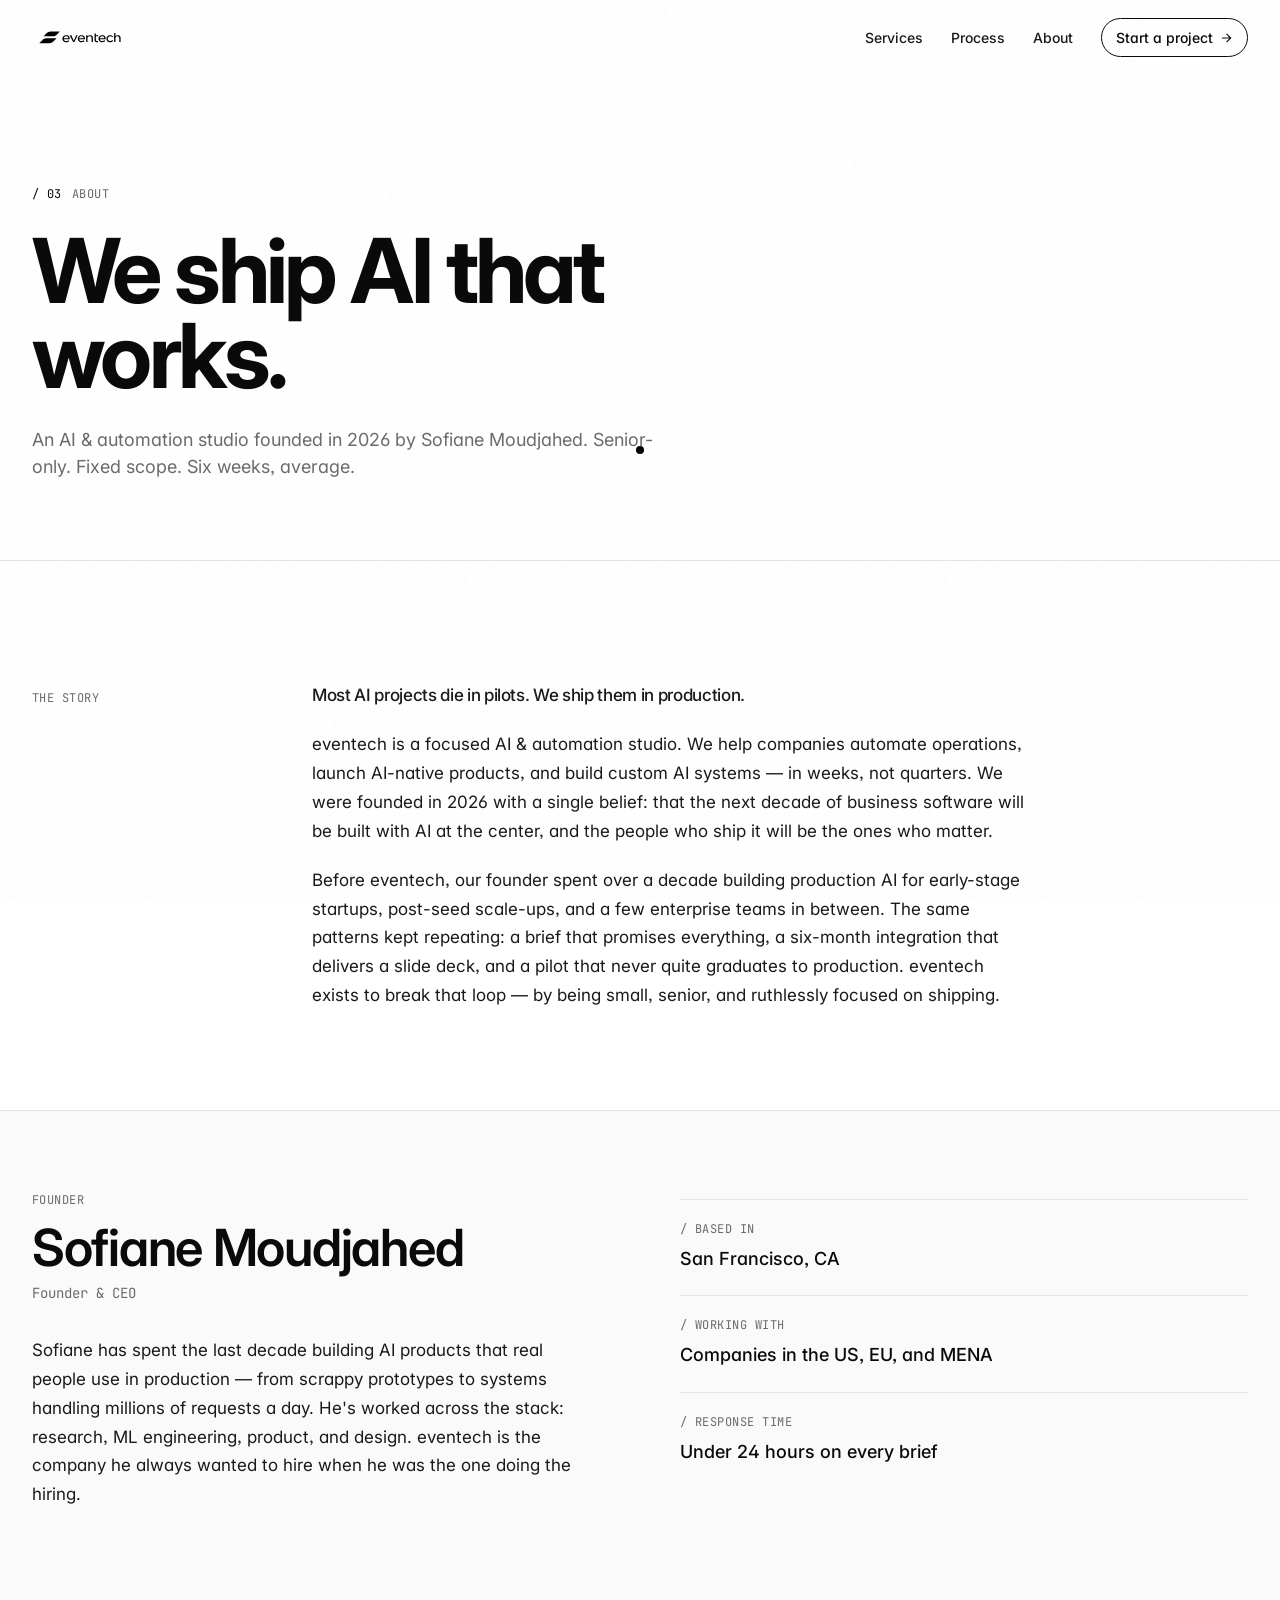
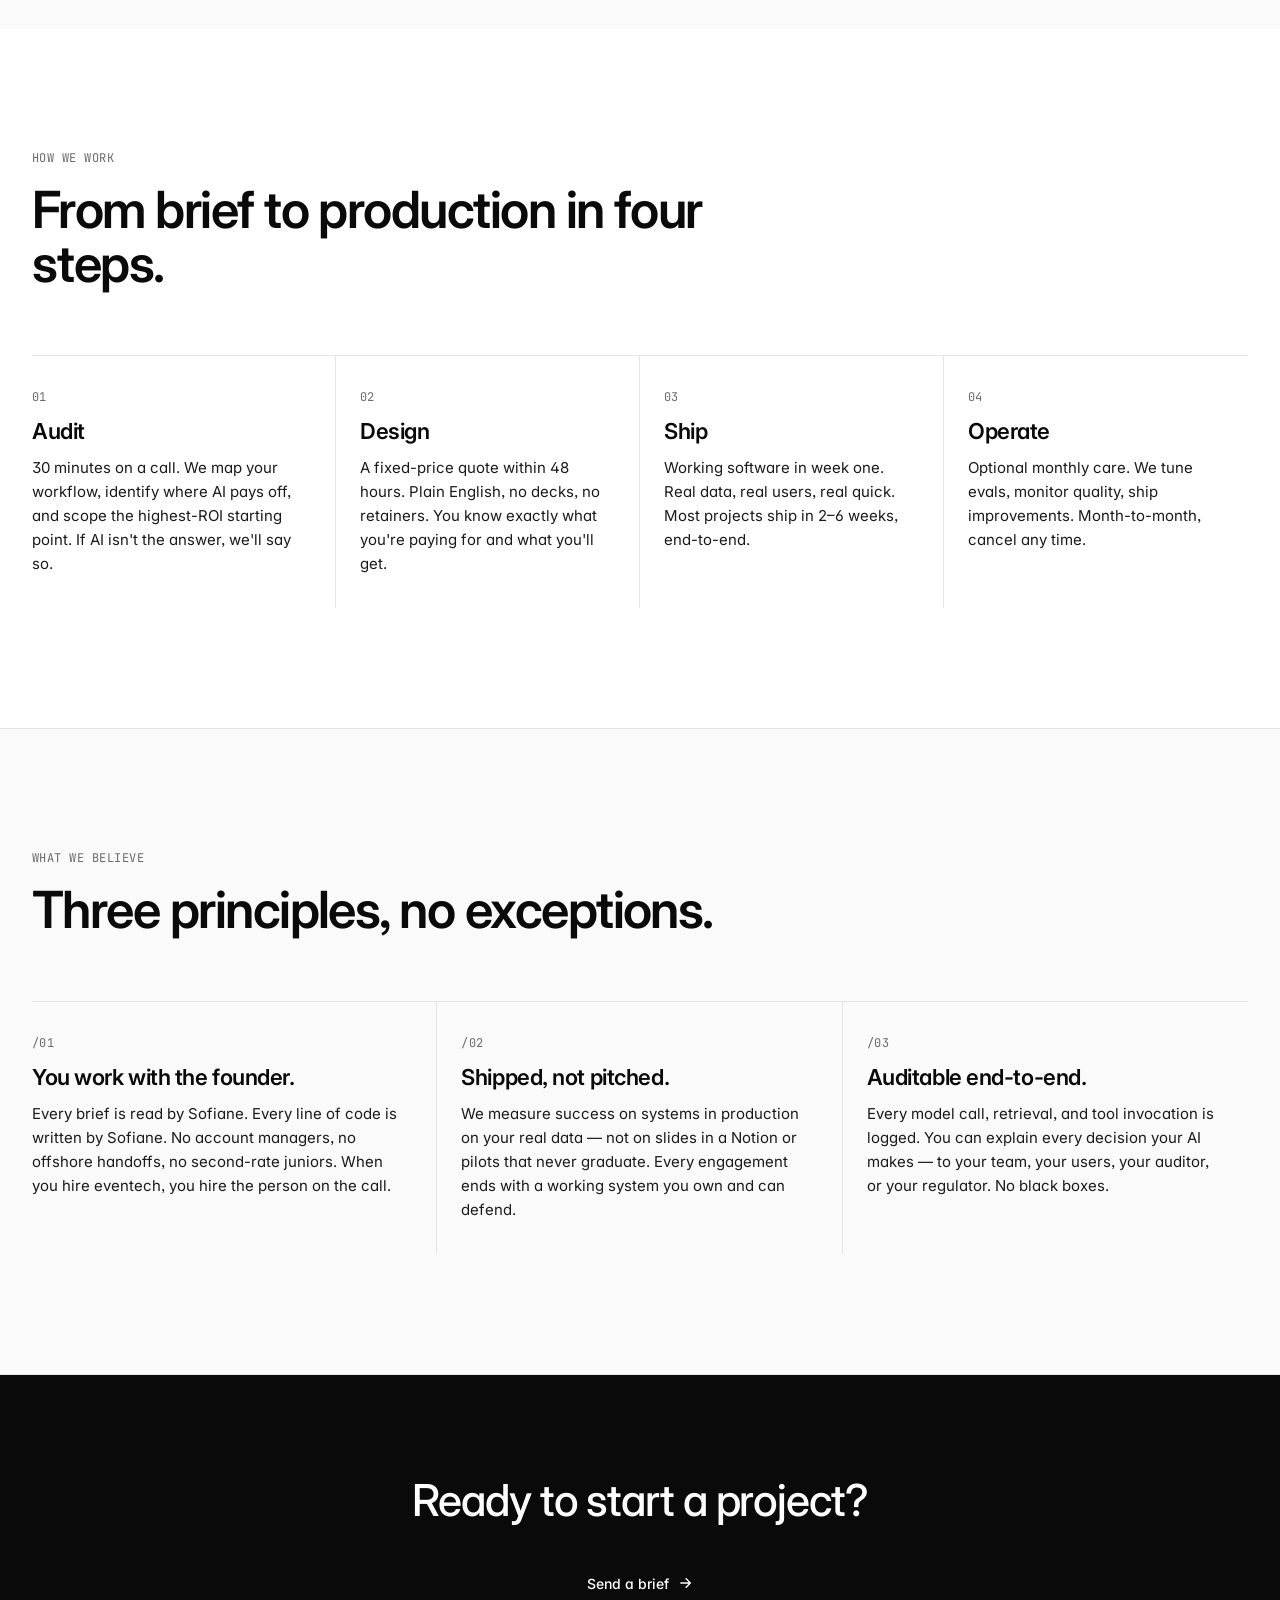
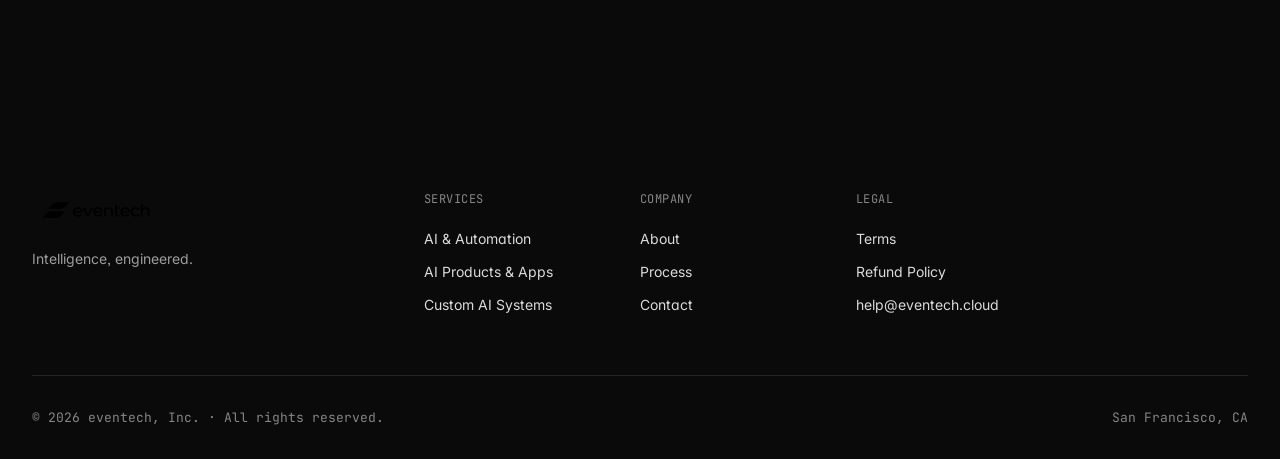
==== about.html @ 79336db6 "Add 3 new pages: /terms, /refund, /about — designed to match home aesthetic, all in nav/footer" ====
<!DOCTYPE html>
<html lang="en">
<head>
  <meta charset="UTF-8" />
  <meta name="viewport" content="width=device-width, initial-scale=1.0" />
  <title>About — eventech</title>
  <meta name="description" content="eventech is an AI &amp; automation studio founded in 2026 by Sofiane Moudjahed. Senior-only AI work for companies that need it shipped, not pitched." />
  <meta name="theme-color" content="#000000" />
  <link rel="preconnect" href="https://fonts.googleapis.com" />
  <link rel="preconnect" href="https://fonts.gstatic.com" crossorigin />
  <link href="https://fonts.googleapis.com/css2?family=Inter:wght@300;400;500;600;700;800;900&family=JetBrains+Mono:wght@400;500&display=swap" rel="stylesheet" />
  <link rel="stylesheet" href="./styles.css" />
  <link rel="icon" href="./favicon.svg" type="image/svg+xml" />
</head>
<body>
  <div class="noise" aria-hidden="true"></div>
  <div class="cursor-dot" aria-hidden="true"></div>

  <header class="nav">
    <div class="nav__inner">
      <a href="./index.html" class="nav__logo" aria-label="Eventech home">
        <span class="nav__logo-mark" aria-hidden="true">
          <svg viewBox="0 0 2172 724" xmlns="http://www.w3.org/2000/svg">
            <path d="M387.48,480.88l-123.69-.54-100.25-.41,69.67-69.6c8.84-8.83,17.35-16.35,27.19-24.05,17.96-13.32,38.56-21.29,61.83-21.22l234.24.7-61.66,64.97c-12.58,13.25-26.04,24.08-41.65,33.42-20.18,11.11-41.74,16.83-65.69,16.72Z"/>
            <path d="M479.41,324.16l-148.55-.81-67.04-.31,63.82-67.28c9.41-9.92,19.76-17.71,31.06-24.96,21.2-13.19,44.33-18.68,69.43-18.66l201.26.19-70.88,74.01c-12.47,12.03-24.94,22.28-40.44,29.79-12.17,5.08-24.43,8.1-38.66,8.03Z"/>
            <path d="M823.16,412.08l20.01,17.22c-10.83,14.45-26.71,23.24-44.59,26.33-31.57,5.46-65.3.11-88.7-22.52-15.1-14.6-22.25-34.09-22.78-55.02-.88-34.48,19.48-63.9,52.23-75.01,20.43-6.93,42.66-7.43,63.51-1.02,37.95,11.67,54.29,47.58,50.51,86.03l-134.47.03c5.82,36.57,42.87,51.1,76.99,41.82,10.77-2.93,19.64-8.73,27.29-17.86ZM823.58,365.57c-1.69-19.4-14.14-35.06-32.78-40.44-14.63-4.23-29.95-3.42-43.74,2.84-15.47,7.21-26.05,20.97-28.03,37.65l104.54-.05Z"/>
            <path d="M1169.47,412.17l20.31,17c-9.75,12.31-22.42,21.1-37.69,24.93-34.11,8.56-76.26,2.44-99.19-25.97-12.99-16.09-18.59-35.98-17.52-56.48,1.59-30.43,19.62-56.11,48.15-67.38,23.54-9.3,49.94-8.75,73.37.59,33.87,15.94,45.16,47.19,42.46,83.23l-132.39.02c5.79,35.22,36.98,49.24,71.14,43.12,12.49-2.6,23.28-8.97,31.36-19.05ZM1169.75,365.55c-1.51-17.86-12.19-33.01-29.08-39.27-12.66-4.9-26.28-4.83-39.34-1.13-18.32,5.74-31.94,20.47-34.73,40.5l103.15-.11Z"/>
            <path d="M1637.25,412.09l20.4,16.99c-10.74,13.48-24.94,22.47-41.65,25.93-32.77,6.78-70.46.73-93.11-24.85-14.33-16.18-20.04-36.62-19.13-58.17,1.31-31.3,20.23-57.78,49.81-68.56,20.08-7.32,41.92-7.69,62.54-1.62,38.08,11.2,54.51,47.36,50.74,86.26l-131.79.06c5.24,32.93,34.47,48.23,66.74,43.7,13.88-2.02,25.97-8.15,35.46-19.74ZM1637.61,365.55c-1.63-19.58-14.42-35.42-33.5-40.79-31.04-8.73-65.06,7.33-69.15,40.86l102.66-.07Z"/>
            <path d="M1975.32,454.76l-.03-87.7c-.31-18.57-6.9-34.84-24.78-40.76-13.69-4.54-29.15-3.13-41.8,4.5s-20.33,21.32-20.38,36.29l-.28,87.62-30.06.03.02-207.85,30.05-.09.05,74.73c22.23-26.83,55.57-29.51,86.03-15.79,20.85,10.69,30.79,32.03,30.79,55.28v93.59s-29.62.13-29.62.13Z"/>
            <path d="M1334.34,333.32c-11.22-9.13-25.1-10.6-38.6-8.73-22.67,3.13-39.92,21.1-39.97,44.51l-.2,85.54-29.88.16v-154.33s29.78-.03,29.78-.03l.31,20.82c19.78-24.13,53.64-28.37,82.06-19.08s40.57,33.28,40.56,61.91l-.03,90.66-29.83.05-.42-91.69c-.05-11.44-5.01-22.66-13.76-29.78Z"/>
            <polygon points="1034.21 300.67 958.84 454.63 928.61 454.86 891.93 378.16 867.55 331.36 856.82 300.49 891.03 300.35 914.76 356.19 944.57 421.56 1001.7 300.44 1034.21 300.67"/>
            <path d="M1768.46,432.12c18.89.4,35.05-7.35,45.5-22.71l21.65,15.44c-11.18,16.62-27.46,27.45-46.86,30.93-18.75,3.36-37.79,2.04-55.28-5.08-30.23-12.3-49.13-40.18-49.64-72.72-.47-29.49,14.73-55.45,40.74-69.6,19.43-10.57,41.84-12.87,63.68-8.77,19.39,3.84,35.74,13.98,47.37,30.7l-21.62,15.38c-8.23-11.72-19.55-18.97-33.42-21.46-19.93-3.73-41.1,2.17-54.15,18.18-13.74,16.85-15.38,40-6.4,59.59,8.66,18.91,27.15,29.68,48.44,30.13Z"/>
            <path d="M1459.65,429.85c5.8,1.89,11.68,2.13,17.32,1.95l18.37-.58.06,25.47-30.34-.11c-27.54-.1-46.95-15.51-50.28-43.84l-.07-154.13h30.19s.05,41.77.05,41.77l51.88.08.09,24.63-51.99.02.2,84.66c.02,9.31,5.77,17.23,14.52,20.08Z"/>
          </svg>
        </span>
      </a>
      <nav class="nav__links" aria-label="Primary">
        <a href="./index.html#services">Services</a>
        <a href="./index.html#process">Process</a>
        <a href="./about.html">About</a>
        <a href="./index.html#contact" class="nav__cta">
          <span>Start a project</span>
          <svg width="14" height="14" viewBox="0 0 24 24" fill="none" stroke="currentColor" stroke-width="2"><path d="M5 12h14M13 5l7 7-7 7"/></svg>
        </a>
      </nav>
    </div>
  </header>

  <main>
    <section class="page-hero">
      <div class="container">
        <div class="page-hero__eyebrow">
          <span class="page-hero__num">/ 03</span>
          <span>About</span>
        </div>
        <h1 class="page-hero__title">We ship AI that works.</h1>
        <p class="page-hero__sub">An AI &amp; automation studio founded in 2026 by Sofiane Moudjahed. Senior-only. Fixed scope. Six weeks, average.</p>
      </div>
    </section>

    <!-- Story -->
    <section class="about-page">
      <div class="container about-page__container">
        <div class="about-page__label">The story</div>
        <div class="about-page__body">
          <p class="about-page__lead">Most AI projects die in pilots. We ship them in production.</p>
          <p>eventech is a focused AI &amp; automation studio. We help companies automate operations, launch AI-native products, and build custom AI systems — in weeks, not quarters. We were founded in 2026 with a single belief: that the next decade of business software will be built with AI at the center, and the people who ship it will be the ones who matter.</p>
          <p>Before eventech, our founder spent over a decade building production AI for early-stage startups, post-seed scale-ups, and a few enterprise teams in between. The same patterns kept repeating: a brief that promises everything, a six-month integration that delivers a slide deck, and a pilot that never quite graduates to production. eventech exists to break that loop — by being small, senior, and ruthlessly focused on shipping.</p>
        </div>
      </div>
    </section>

    <!-- Founder -->
    <section class="about-founder">
      <div class="container about-founder__container">
        <div class="about-founder__left">
          <div class="about-founder__eyebrow">Founder</div>
          <h2 class="about-founder__name">Sofiane Moudjahed</h2>
          <p class="about-founder__role">Founder &amp; CEO</p>
          <p class="about-founder__bio">Sofiane has spent the last decade building AI products that real people use in production — from scrappy prototypes to systems handling millions of requests a day. He's worked across the stack: research, ML engineering, product, and design. eventech is the company he always wanted to hire when he was the one doing the hiring.</p>
        </div>
        <div class="about-founder__right">
          <div class="about-founder__panel">
            <div class="about-founder__panel-label">/ Based in</div>
            <div class="about-founder__panel-value">San Francisco, CA</div>
          </div>
          <div class="about-founder__panel">
            <div class="about-founder__panel-label">/ Working with</div>
            <div class="about-founder__panel-value">Companies in the US, EU, and MENA</div>
          </div>
          <div class="about-founder__panel">
            <div class="about-founder__panel-label">/ Response time</div>
            <div class="about-founder__panel-value">Under 24 hours on every brief</div>
          </div>
        </div>
      </div>
    </section>

    <!-- How we work (expanded) -->
    <section class="about-work">
      <div class="container">
        <div class="about-work__head">
          <div class="about-work__label">How we work</div>
          <h2 class="about-work__title">From brief to production in four steps.</h2>
        </div>
        <div class="about-work__grid">
          <div class="about-work__step">
            <div class="about-work__num">01</div>
            <h3 class="about-work__h3">Audit</h3>
            <p>30 minutes on a call. We map your workflow, identify where AI pays off, and scope the highest-ROI starting point. If AI isn't the answer, we'll say so.</p>
          </div>
          <div class="about-work__step">
            <div class="about-work__num">02</div>
            <h3 class="about-work__h3">Design</h3>
            <p>A fixed-price quote within 48 hours. Plain English, no decks, no retainers. You know exactly what you're paying for and what you'll get.</p>
          </div>
          <div class="about-work__step">
            <div class="about-work__num">03</div>
            <h3 class="about-work__h3">Ship</h3>
            <p>Working software in week one. Real data, real users, real quick. Most projects ship in 2–6 weeks, end-to-end.</p>
          </div>
          <div class="about-work__step">
            <div class="about-work__num">04</div>
            <h3 class="about-work__h3">Operate</h3>
            <p>Optional monthly care. We tune evals, monitor quality, ship improvements. Month-to-month, cancel any time.</p>
          </div>
        </div>
      </div>
    </section>

    <!-- Principles -->
    <section class="about-principles">
      <div class="container">
        <div class="about-work__head">
          <div class="about-work__label">What we believe</div>
          <h2 class="about-work__title">Three principles, no exceptions.</h2>
        </div>
        <div class="about-principles__grid">
          <div class="about-principles__item">
            <div class="about-principles__num">/01</div>
            <h3>You work with the founder.</h3>
            <p>Every brief is read by Sofiane. Every line of code is written by Sofiane. No account managers, no offshore handoffs, no second-rate juniors. When you hire eventech, you hire the person on the call.</p>
          </div>
          <div class="about-principles__item">
            <div class="about-principles__num">/02</div>
            <h3>Shipped, not pitched.</h3>
            <p>We measure success on systems in production on your real data — not on slides in a Notion or pilots that never graduate. Every engagement ends with a working system you own and can defend.</p>
          </div>
          <div class="about-principles__item">
            <div class="about-principles__num">/03</div>
            <h3>Auditable end-to-end.</h3>
            <p>Every model call, retrieval, and tool invocation is logged. You can explain every decision your AI makes — to your team, your users, your auditor, or your regulator. No black boxes.</p>
          </div>
        </div>
      </div>
    </section>

    <!-- CTA -->
    <section class="legal-cta about-cta">
      <div class="container">
        <p>Ready to start a project?</p>
        <a href="./index.html#contact" class="btn btn--primary">
          <span>Send a brief</span>
          <svg width="16" height="16" viewBox="0 0 24 24" fill="none" stroke="currentColor" stroke-width="2"><path d="M5 12h14M13 5l7 7-7 7"/></svg>
        </a>
      </div>
    </section>
  </main>

  <footer class="footer">
    <div class="container">
      <div class="footer__top">
        <div class="footer__brand">
          <a href="./index.html" class="nav__logo">
            <span class="nav__logo-mark footer__logo-mark" aria-hidden="true">
              <svg viewBox="0 0 2172 724" xmlns="http://www.w3.org/2000/svg">
                <path d="M387.48,480.88l-123.69-.54-100.25-.41,69.67-69.6c8.84-8.83,17.35-16.35,27.19-24.05,17.96-13.32,38.56-21.29,61.83-21.22l234.24.7-61.66,64.97c-12.58,13.25-26.04,24.08-41.65,33.42-20.18,11.11-41.74,16.83-65.69,16.72Z"/>
                <path d="M479.41,324.16l-148.55-.81-67.04-.31,63.82-67.28c9.41-9.92,19.76-17.71,31.06-24.96,21.2-13.19,44.33-18.68,69.43-18.66l201.26.19-70.88,74.01c-12.47,12.03-24.94,22.28-40.44,29.79-12.17,5.08-24.43,8.1-38.66,8.03Z"/>
                <path d="M823.16,412.08l20.01,17.22c-10.83,14.45-26.71,23.24-44.59,26.33-31.57,5.46-65.3.11-88.7-22.52-15.1-14.6-22.25-34.09-22.78-55.02-.88-34.48,19.48-63.9,52.23-75.01,20.43-6.93,42.66-7.43,63.51-1.02,37.95,11.67,54.29,47.58,50.51,86.03l-134.47.03c5.82,36.57,42.87,51.1,76.99,41.82,10.77-2.93,19.64-8.73,27.29-17.86ZM823.58,365.57c-1.69-19.4-14.14-35.06-32.78-40.44-14.63-4.23-29.95-3.42-43.74,2.84-15.47,7.21-26.05,20.97-28.03,37.65l104.54-.05Z"/>
                <path d="M1169.47,412.17l20.31,17c-9.75,12.31-22.42,21.1-37.69,24.93-34.11,8.56-76.26,2.44-99.19-25.97-12.99-16.09-18.59-35.98-17.52-56.48,1.59-30.43,19.62-56.11,48.15-67.38,23.54-9.3,49.94-8.75,73.37.59,33.87,15.94,45.16,47.19,42.46,83.23l-132.39.02c5.79,35.22,36.98,49.24,71.14,43.12,12.49-2.6,23.28-8.97,31.36-19.05ZM1169.75,365.55c-1.51-17.86-12.19-33.01-29.08-39.27-12.66-4.9-26.28-4.83-39.34-1.13-18.32,5.74-31.94,20.47-34.73,40.5l103.15-.11Z"/>
                <path d="M1637.25,412.09l20.4,16.99c-10.74,13.48-24.94,22.47-41.65,25.93-32.77,6.78-70.46.73-93.11-24.85-14.33-16.18-20.04-36.62-19.13-58.17,1.31-31.3,20.23-57.78,49.81-68.56,20.08-7.32,41.92-7.69,62.54-1.62,38.08,11.2,54.51,47.36,50.74,86.26l-131.79.06c5.24,32.93,34.47,48.23,66.74,43.7,13.88-2.02,25.97-8.15,35.46-19.74ZM1637.61,365.55c-1.63-19.58-14.42-35.42-33.5-40.79-31.04-8.73-65.06,7.33-69.15,40.86l102.66-.07Z"/>
                <path d="M1975.32,454.76l-.03-87.7c-.31-18.57-6.9-34.84-24.78-40.76-13.69-4.54-29.15-3.13-41.8,4.5s-20.33,21.32-20.38,36.29l-.28,87.62-30.06.03.02-207.85,30.05-.09.05,74.73c22.23-26.83,55.57-29.51,86.03-15.79,20.85,10.69,30.79,32.03,30.79,55.28v93.59s-29.62.13-29.62.13Z"/>
                <path d="M1334.34,333.32c-11.22-9.13-25.1-10.6-38.6-8.73-22.67,3.13-39.92,21.1-39.97,44.51l-.2,85.54-29.88.16v-154.33s29.78-.03,29.78-.03l.31,20.82c19.78-24.13,53.64-28.37,82.06-19.08s40.57,33.28,40.56,61.91l-.03,90.66-29.83.05-.42-91.69c-.05-11.44-5.01-22.66-13.76-29.78Z"/>
                <polygon points="1034.21 300.67 958.84 454.63 928.61 454.86 891.93 378.16 867.55 331.36 856.82 300.49 891.03 300.35 914.76 356.19 944.57 421.56 1001.7 300.44 1034.21 300.67"/>
                <path d="M1768.46,432.12c18.89.4,35.05-7.35,45.5-22.71l21.65,15.44c-11.18,16.62-27.46,27.45-46.86,30.93-18.75,3.36-37.79,2.04-55.28-5.08-30.23-12.3-49.13-40.18-49.64-72.72-.47-29.49,14.73-55.45,40.74-69.6,19.43-10.57,41.84-12.87,63.68-8.77,19.39,3.84,35.74,13.98,47.37,30.7l-21.62,15.38c-8.23-11.72-19.55-18.97-33.42-21.46-19.93-3.73-41.1,2.17-54.15,18.18-13.74,16.85-15.38,40-6.4,59.59,8.66,18.91,27.15,29.68,48.44,30.13Z"/>
                <path d="M1459.65,429.85c5.8,1.89,11.68,2.13,17.32,1.95l18.37-.58.06,25.47-30.34-.11c-27.54-.1-46.95-15.51-50.28-43.84l-.07-154.13h30.19s.05,41.77.05,41.77l51.88.08.09,24.63-51.99.02.2,84.66c.02,9.31,5.77,17.23,14.52,20.08Z"/>
              </svg>
            </span>
          </a>
          <p>Intelligence, engineered.</p>
        </div>
        <div class="footer__col">
          <div class="footer__col-title">Services</div>
          <a href="./index.html#services">AI &amp; Automation</a>
          <a href="./index.html#services">AI Products &amp; Apps</a>
          <a href="./index.html#services">Custom AI Systems</a>
        </div>
        <div class="footer__col">
          <div class="footer__col-title">Company</div>
          <a href="./about.html">About</a>
          <a href="./index.html#process">Process</a>
          <a href="./index.html#contact">Contact</a>
        </div>
        <div class="footer__col">
          <div class="footer__col-title">Legal</div>
          <a href="./terms.html">Terms</a>
          <a href="./refund.html">Refund Policy</a>
          <a href="mailto:help@eventech.cloud">help@eventech.cloud</a>
        </div>
      </div>
      <div class="footer__bottom">
        <p>© 2026 eventech, Inc. · All rights reserved.</p>
        <p>San Francisco, CA</p>
      </div>
    </div>
  </footer>

  <script src="./script.js" defer></script>
</body>
</html>
---- styles.css ----
/* =========================================================
   Eventech — Minimalist Tech Design System
   ========================================================= */

* {
  margin: 0;
  padding: 0;
  box-sizing: border-box;
}

:root {
  --bg: #ffffff;
  --bg-soft: #fafafa;
  --bg-card: #ffffff;
  --ink: #0a0a0a;
  --ink-soft: #1a1a1a;
  --muted: #6b6b6b;
  --muted-soft: #a3a3a3;
  --hair: #e5e5e5;
  --hair-strong: #d4d4d4;
  --accent: #0a0a0a;
  --coral: #ff5b4a;          /* one warm accent, used sparingly */
  --coral-soft: #ffe5e1;
  --container: 1280px;
  --container-px: 32px;
  --r-sm: 6px;
  --r-md: 10px;
  --r-lg: 16px;
  --ease: cubic-bezier(0.22, 1, 0.36, 1);
  --ease-out: cubic-bezier(0.16, 1, 0.3, 1);
  --t-fast: 180ms;
  --t-base: 320ms;
  --t-slow: 600ms;
}

html, body {
  background: var(--bg);
  color: var(--ink);
  font-family: 'Inter', -apple-system, BlinkMacSystemFont, 'Segoe UI', Helvetica, Arial, sans-serif;
  font-size: 16px;
  line-height: 1.5;
  -webkit-font-smoothing: antialiased;
  -moz-osx-font-smoothing: grayscale;
  text-rendering: optimizeLegibility;
  font-feature-settings: 'cv11', 'ss01', 'ss03';
  scroll-behavior: smooth;
  overflow-x: hidden;
}

body {
  position: relative;
  min-height: 100vh;
}

img, svg {
  display: block;
  max-width: 100%;
}

a {
  color: inherit;
  text-decoration: none;
}

button {
  font-family: inherit;
  border: none;
  background: none;
  cursor: pointer;
  color: inherit;
}

input, textarea {
  font-family: inherit;
  font-size: inherit;
  color: inherit;
}

::selection {
  background: var(--ink);
  color: var(--bg);
}

/* Container */
.container {
  max-width: var(--container);
  margin: 0 auto;
  padding: 0 var(--container-px);
  position: relative;
}

/* =========================================================
   Noise overlay (subtle film grain)
   ========================================================= */
.noise {
  position: fixed;
  inset: 0;
  pointer-events: none;
  z-index: 9999;
  opacity: 0.035;
  mix-blend-mode: multiply;
  background-image: url("data:image/svg+xml,%3Csvg viewBox='0 0 200 200' xmlns='http://www.w3.org/2000/svg'%3E%3Cfilter id='n'%3E%3CfeTurbulence type='fractalNoise' baseFrequency='0.9' numOctaves='2' stitchTiles='stitch'/%3E%3C/filter%3E%3Crect width='100%25' height='100%25' filter='url(%23n)'/%3E%3C/svg%3E");
}

/* =========================================================
   Cursor dot
   ========================================================= */
.cursor-dot {
  position: fixed;
  top: 0;
  left: 0;
  width: 8px;
  height: 8px;
  background: var(--ink);
  border-radius: 50%;
  pointer-events: none;
  z-index: 9998;
  transform: translate(-50%, -50%);
  transition: transform 120ms var(--ease), width 240ms var(--ease), height 240ms var(--ease);
  mix-blend-mode: difference;
  background: #fff;
  display: none;
}

@media (hover: hover) and (pointer: fine) {
  .cursor-dot { display: block; }
  a:hover ~ .cursor-dot,
  button:hover ~ .cursor-dot {
    width: 32px;
    height: 32px;
  }
}

/* =========================================================
   Navigation
   ========================================================= */
.nav {
  position: fixed;
  top: 0;
  left: 0;
  right: 0;
  z-index: 100;
  padding: 18px 0;
  background: rgba(255, 255, 255, 0.72);
  backdrop-filter: saturate(180%) blur(18px);
  -webkit-backdrop-filter: saturate(180%) blur(18px);
  border-bottom: 1px solid transparent;
  transition: border-color var(--t-base) var(--ease), background var(--t-base) var(--ease);
}

.nav.is-scrolled {
  border-bottom-color: var(--hair);
}

.nav__inner {
  max-width: var(--container);
  margin: 0 auto;
  padding: 0 var(--container-px);
  display: flex;
  align-items: center;
  justify-content: space-between;
  gap: 32px;
}

.nav__logo {
  display: inline-flex;
  align-items: center;
  gap: 10px;
  font-weight: 700;
  font-size: 17px;
  letter-spacing: -0.02em;
}

.nav__logo-mark {
  display: inline-flex;
  align-items: center;
  justify-content: center;
  width: 96px;
  height: 32px;
  color: var(--ink);
  flex-shrink: 0;
}

.nav__logo-mark svg {
  display: block;
  width: 100%;
  height: 100%;
}

.nav__logo-text {
  font-weight: 700;
  letter-spacing: -0.025em;
}

.nav__links {
  display: flex;
  align-items: center;
  gap: 28px;
  font-size: 14px;
}

.nav__links a {
  color: var(--ink-soft);
  font-weight: 500;
  position: relative;
  transition: color var(--t-fast) var(--ease);
}

.nav__links a:not(.nav__cta):hover {
  color: var(--ink);
}

.nav__cta {
  display: inline-flex;
  align-items: center;
  gap: 6px;
  padding: 8px 14px;
  border: 1px solid var(--ink);
  border-radius: 999px;
  font-weight: 500;
  color: var(--ink) !important;
  background: var(--bg);
  transition: background var(--t-fast) var(--ease), color var(--t-fast) var(--ease), transform var(--t-fast) var(--ease);
}

.nav__cta:hover {
  background: var(--ink);
  color: var(--bg) !important;
  transform: translateY(-1px);
}

@media (max-width: 768px) {
  .nav__links { gap: 16px; font-size: 13px; }
  .nav__links a:not(.nav__cta) { display: none; }
}

/* =========================================================
   Hero
   ========================================================= */
.hero {
  position: relative;
  padding: 180px 0 120px;
  overflow: hidden;
}

.hero__grid {
  position: absolute;
  inset: 0;
  background-image:
    linear-gradient(to right, rgba(0, 0, 0, 0.035) 1px, transparent 1px),
    linear-gradient(to bottom, rgba(0, 0, 0, 0.035) 1px, transparent 1px);
  background-size: 64px 64px;
  mask-image: radial-gradient(ellipse 80% 60% at 50% 30%, #000 30%, transparent 80%);
  -webkit-mask-image: radial-gradient(ellipse 80% 60% at 50% 30%, #000 30%, transparent 80%);
  pointer-events: none;
}

.hero__canvas {
  position: absolute;
  inset: 0;
  width: 100%;
  height: 100%;
  pointer-events: none;
  z-index: 0;
  mask-image: radial-gradient(ellipse 70% 70% at 50% 45%, #000 25%, transparent 85%);
  -webkit-mask-image: radial-gradient(ellipse 70% 70% at 50% 45%, #000 25%, transparent 85%);
  opacity: 0.7;
}

.hero__eyebrow {
  display: inline-flex;
  align-items: center;
  gap: 8px;
  padding: 6px 14px;
  border: 1px solid var(--hair);
  border-radius: 999px;
  font-size: 13px;
  color: var(--muted);
  font-family: 'JetBrains Mono', monospace;
  letter-spacing: 0;
  background: rgba(255, 255, 255, 0.6);
  backdrop-filter: blur(8px);
}

.hero__eyebrow .dot {
  width: 6px;
  height: 6px;
  border-radius: 50%;
  background: var(--coral);
  box-shadow: 0 0 0 0 rgba(255, 91, 74, 0.5);
  animation: pulse 2.4s infinite;
}

@keyframes pulse {
  0%   { box-shadow: 0 0 0 0 rgba(255, 91, 74, 0.5); }
  70%  { box-shadow: 0 0 0 8px rgba(255, 91, 74, 0); }
  100% { box-shadow: 0 0 0 0 rgba(255, 91, 74, 0); }
}

.hero__title {
  margin-top: 32px;
  font-size: clamp(64px, 11vw, 168px);
  line-height: 0.92;
  letter-spacing: -0.05em;
  font-weight: 700;
  color: var(--ink);
}

.hero__title .line {
  display: block;
  overflow: hidden;
}

.hero__title em {
  font-style: italic;
  font-family: 'Inter', sans-serif;
  font-weight: 300;
  color: var(--ink);
  position: relative;
  display: inline-block;
}

.hero__title em::after {
  content: '';
  position: absolute;
  left: -0.04em;
  right: -0.04em;
  bottom: 0.06em;
  height: 4px;
  background: var(--coral);
  border-radius: 2px;
  transform-origin: left;
  animation: drawLine 1.4s var(--ease) 0.6s both;
}

@keyframes drawLine {
  from { transform: scaleX(0); }
  to   { transform: scaleX(1); }
}

/* Rotating word in hero title */
.hero__rotator {
  display: inline-grid;
  grid-template-areas: "stack";
  vertical-align: baseline;
  text-align: left;
  min-width: 5.5ch;
}

.hero__rotator > span {
  grid-area: stack;
  opacity: 0;
  transform: translateY(0.4em);
  transition: opacity 480ms var(--ease), transform 480ms var(--ease);
  white-space: nowrap;
}

.hero__rotator > span.is-active {
  opacity: 1;
  transform: translateY(0);
}

.hero__rotator > span.is-leaving {
  opacity: 0;
  transform: translateY(-0.4em);
}

.hero__sub {
  margin-top: 32px;
  max-width: 620px;
  font-size: 18px;
  line-height: 1.55;
  color: var(--muted);
  font-weight: 400;
}

.hero__actions {
  margin-top: 40px;
  display: flex;
  align-items: center;
  gap: 12px;
  flex-wrap: wrap;
}

.btn {
  display: inline-flex;
  align-items: center;
  gap: 8px;
  padding: 14px 22px;
  border-radius: 999px;
  font-size: 14px;
  font-weight: 500;
  letter-spacing: -0.005em;
  transition: background var(--t-fast) var(--ease), color var(--t-fast) var(--ease), transform var(--t-fast) var(--ease), border-color var(--t-fast) var(--ease);
  white-space: nowrap;
}

.btn--primary {
  background: var(--ink);
  color: var(--bg);
  border: 1px solid var(--ink);
}

.btn--primary:hover {
  transform: translateY(-2px);
  background: #1f1f1f;
}

.btn--primary svg {
  transition: transform var(--t-fast) var(--ease);
}

.btn--primary:hover svg {
  transform: translateX(3px);
}

.btn--ghost {
  background: transparent;
  color: var(--ink);
  border: 1px solid var(--hair);
}

.btn--ghost:hover {
  border-color: var(--ink);
  background: var(--bg-soft);
}

.hero__meta {
  margin-top: 80px;
  display: grid;
  grid-template-columns: repeat(4, 1fr);
  gap: 0;
  border-top: 1px solid var(--hair);
  padding-top: 32px;
}

.meta-item {
  display: flex;
  flex-direction: column;
  gap: 12px;
  padding-right: 24px;
  position: relative;
}

.meta-item + .meta-item::before {
  content: '';
  position: absolute;
  left: 0;
  top: 8px;
  bottom: 8px;
  width: 1px;
  background: var(--hair);
}

.meta-item__icon {
  width: 18px;
  height: 18px;
  color: var(--ink);
  opacity: 0.6;
  transition: opacity var(--t-fast) var(--ease), transform var(--t-fast) var(--ease);
}

.meta-item:hover .meta-item__icon {
  opacity: 1;
  transform: translateX(2px);
}

.meta-item__num {
  font-size: 36px;
  font-weight: 600;
  letter-spacing: -0.035em;
  font-feature-settings: 'tnum';
  line-height: 1;
}

.meta-item__label {
  font-size: 13px;
  color: var(--muted);
  font-family: 'JetBrains Mono', monospace;
  letter-spacing: 0;
}

@media (max-width: 768px) {
  .hero__meta { grid-template-columns: repeat(2, 1fr); gap: 32px 0; padding-top: 24px; }
  .meta-item + .meta-item::before { display: none; }
  .meta-item:nth-child(3)::before,
  .meta-item:nth-child(4)::before { display: block; top: -16px; bottom: auto; height: 1px; width: auto; right: 0; left: 0; background: var(--hair); }
  .hero { padding: 140px 0 60px; }
}

/* =========================================================
   Section heads
   ========================================================= */
.section-head {
  display: flex;
  flex-direction: column;
  gap: 24px;
  margin-bottom: 80px;
  max-width: 900px;
}

.section-head__num {
  font-family: 'JetBrains Mono', monospace;
  font-size: 12px;
  color: var(--muted);
  letter-spacing: 0.04em;
  text-transform: uppercase;
}

.section-head__title {
  font-size: clamp(36px, 5vw, 64px);
  line-height: 1.05;
  letter-spacing: -0.035em;
  font-weight: 600;
  color: var(--ink);
}

.section-head__sub {
  font-size: 18px;
  line-height: 1.55;
  color: var(--muted);
  max-width: 640px;
}

/* =========================================================
   Services
   ========================================================= */
.services {
  padding: 180px 0;
}

.services__grid {
  display: grid;
  grid-template-columns: repeat(3, 1fr);
  gap: 0;
  border: 1px solid var(--hair);
  border-radius: var(--r-lg);
  overflow: hidden;
  background: var(--bg);
}

.service-card {
  position: relative;
  padding: 40px;
  border-right: 1px solid var(--hair);
  display: flex;
  flex-direction: column;
  gap: 20px;
  background: var(--bg);
  transition: background var(--t-base) var(--ease);
  min-height: 520px;
}

.service-card:last-child {
  border-right: none;
}

.service-card:hover {
  background: var(--bg-soft);
}

.service-card--featured {
  background: var(--ink);
  color: var(--bg);
}

.service-card--featured:hover {
  background: var(--ink-soft);
}

.service-card__num {
  font-family: 'JetBrains Mono', monospace;
  font-size: 12px;
  color: var(--muted);
  letter-spacing: 0.04em;
}

.service-card--featured .service-card__num {
  color: rgba(255, 255, 255, 0.5);
}

.service-card__icon {
  width: 56px;
  height: 56px;
  color: var(--ink);
}

.service-card--featured .service-card__icon {
  color: var(--bg);
}

.service-card__title {
  font-size: 28px;
  line-height: 1.15;
  letter-spacing: -0.025em;
  font-weight: 600;
}

.service-card__desc {
  font-size: 15px;
  line-height: 1.55;
  color: var(--muted);
}

.service-card--featured .service-card__desc {
  color: rgba(255, 255, 255, 0.7);
}

.service-card__list {
  list-style: none;
  display: flex;
  flex-direction: column;
  gap: 8px;
  margin-top: auto;
  padding-top: 24px;
  border-top: 1px solid var(--hair);
}

.service-card--featured .service-card__list {
  border-top-color: rgba(255, 255, 255, 0.15);
}

.service-card__list li {
  font-size: 14px;
  color: var(--ink-soft);
  display: flex;
  align-items: center;
  gap: 10px;
}

.service-card--featured .service-card__list li {
  color: rgba(255, 255, 255, 0.85);
}

.service-card__list li::before {
  content: '';
  display: inline-block;
  width: 4px;
  height: 4px;
  background: currentColor;
  border-radius: 50%;
  flex-shrink: 0;
}

.service-card__link {
  display: inline-flex;
  align-items: center;
  gap: 8px;
  font-size: 14px;
  font-weight: 500;
  color: inherit;
  width: fit-content;
  margin-top: 8px;
  padding-bottom: 4px;
  border-bottom: 1px solid transparent;
  transition: border-color var(--t-fast) var(--ease), gap var(--t-fast) var(--ease);
}

.service-card__link:hover {
  border-bottom-color: currentColor;
  gap: 12px;
}

@media (max-width: 1024px) {
  .services__grid { grid-template-columns: 1fr; }
  .service-card { border-right: none; border-bottom: 1px solid var(--hair); }
  .service-card:last-child { border-bottom: none; }
  .service-card { min-height: auto; }
}

/* =========================================================
   Work / Showcase
   ========================================================= */
.work {
  padding: 140px 0;
  background: var(--bg-soft);
  border-top: 1px solid var(--hair);
  border-bottom: 1px solid var(--hair);
}

.work__list {
  display: flex;
  flex-direction: column;
  border-top: 1px solid var(--hair);
}

.work__row {
  display: grid;
  grid-template-columns: 1.4fr 1fr;
  gap: 40px;
  padding: 40px 0;
  border-bottom: 1px solid var(--hair);
  transition: padding var(--t-base) var(--ease);
  align-items: center;
}

.work__row:hover {
  padding-left: 16px;
}

.work__row-left {
  display: flex;
  flex-direction: column;
  gap: 14px;
}

.work__row-tag {
  font-family: 'JetBrains Mono', monospace;
  font-size: 12px;
  color: var(--muted);
  letter-spacing: 0.04em;
}

.work__row-title {
  font-size: clamp(24px, 3vw, 36px);
  line-height: 1.15;
  letter-spacing: -0.025em;
  font-weight: 600;
}

.work__row-desc {
  font-size: 15px;
  line-height: 1.55;
  color: var(--muted);
  max-width: 540px;
}

.work__row-right {
  display: flex;
  align-items: center;
  justify-content: flex-end;
  gap: 40px;
}

.work__row-stat {
  display: flex;
  flex-direction: column;
  gap: 4px;
  text-align: right;
}

.work__row-stat-num {
  font-size: 28px;
  font-weight: 600;
  letter-spacing: -0.025em;
  font-feature-settings: 'tnum';
}

.work__row-stat-label {
  font-size: 12px;
  color: var(--muted);
  font-family: 'JetBrains Mono', monospace;
}

.work__row-arrow {
  width: 48px;
  height: 48px;
  border: 1px solid var(--hair);
  border-radius: 50%;
  display: inline-flex;
  align-items: center;
  justify-content: center;
  transition: background var(--t-fast) var(--ease), color var(--t-fast) var(--ease), border-color var(--t-fast) var(--ease);
}

.work__row:hover .work__row-arrow {
  background: var(--ink);
  color: var(--bg);
  border-color: var(--ink);
  transform: rotate(-45deg);
}

@media (max-width: 1024px) {
  .work__row { grid-template-columns: 1fr; gap: 24px; }
  .work__row-right { justify-content: flex-start; }
  .work__row:hover { padding-left: 0; }
}

/* =========================================================
   Process
   ========================================================= */
.process {
  padding: 180px 0;
}

.process__grid {
  display: grid;
  grid-template-columns: repeat(4, 1fr);
  gap: 0;
  border-top: 1px solid var(--hair);
}

.process__step {
  padding: 32px 32px 32px 0;
  border-right: 1px solid var(--hair);
  display: flex;
  flex-direction: column;
  gap: 16px;
}

.process__step:last-child {
  border-right: none;
}

.process__step:not(:first-child) {
  padding-left: 32px;
}

.process__step-num {
  font-family: 'JetBrains Mono', monospace;
  font-size: 12px;
  color: var(--muted);
  letter-spacing: 0.04em;
}

.process__step-title {
  font-size: 22px;
  letter-spacing: -0.02em;
  font-weight: 600;
  line-height: 1.2;
}

.process__step-desc {
  font-size: 14px;
  line-height: 1.55;
  color: var(--muted);
}

@media (max-width: 1024px) {
  .process__grid { grid-template-columns: repeat(2, 1fr); }
  .process__step { padding: 24px; border-bottom: 1px solid var(--hair); }
  .process__step:nth-child(2n) { border-right: none; }
  .process__step:nth-last-child(-n+2) { border-bottom: none; }
}

@media (max-width: 640px) {
  .process__grid { grid-template-columns: 1fr; }
  .process__step { border-right: none; border-bottom: 1px solid var(--hair); }
  .process__step:last-child { border-bottom: none; }
}

/* =========================================================
   About
   ========================================================= */
.about {
  padding: 200px 0;
  background: var(--ink);
  color: var(--bg);
  position: relative;
  overflow: hidden;
}

.about::before {
  content: '';
  position: absolute;
  top: -20%;
  right: -10%;
  width: 60%;
  height: 60%;
  background: radial-gradient(circle, rgba(255, 255, 255, 0.08), transparent 60%);
  pointer-events: none;
}

.about__quote {
  max-width: 1100px;
}

.about__quote-text {
  font-size: clamp(32px, 4vw, 56px);
  line-height: 1.15;
  letter-spacing: -0.03em;
  font-weight: 500;
  color: var(--bg);
}

.about__quote-attr {
  margin-top: 40px;
  display: flex;
  align-items: center;
  gap: 16px;
  padding-top: 24px;
  border-top: 1px solid rgba(255, 255, 255, 0.15);
}

.about__quote-name {
  font-size: 14px;
  font-weight: 600;
  letter-spacing: -0.01em;
}

.about__quote-role {
  font-size: 13px;
  color: rgba(255, 255, 255, 0.6);
  font-family: 'JetBrains Mono', monospace;
}

.about__pillars {
  margin-top: 120px;
  display: grid;
  grid-template-columns: repeat(3, 1fr);
  gap: 0;
  border-top: 1px solid rgba(255, 255, 255, 0.15);
}

.about__pillar {
  padding: 32px 32px 32px 0;
  border-right: 1px solid rgba(255, 255, 255, 0.15);
  display: flex;
  flex-direction: column;
  gap: 12px;
}

.about__pillar:last-child {
  border-right: none;
}

.about__pillar:not(:first-child) {
  padding-left: 32px;
}

.about__pillar-num {
  font-family: 'JetBrains Mono', monospace;
  font-size: 12px;
  color: rgba(255, 255, 255, 0.5);
  letter-spacing: 0.04em;
}

.about__pillar h4 {
  font-size: 22px;
  font-weight: 600;
  letter-spacing: -0.02em;
}

.about__pillar p {
  font-size: 14px;
  line-height: 1.55;
  color: rgba(255, 255, 255, 0.7);
}

@media (max-width: 1024px) {
  .about__pillars { grid-template-columns: 1fr; }
  .about__pillar { padding: 24px 0; border-right: none; border-bottom: 1px solid rgba(255, 255, 255, 0.15); }
  .about__pillar:last-child { border-bottom: none; }
}

/* =========================================================
   CTA
   ========================================================= */
.cta {
  padding: 200px 0;
  background: var(--bg);
}

.cta__inner {
  max-width: 980px;
  margin: 0 auto;
  text-align: center;
}

.cta__title {
  font-size: clamp(40px, 6vw, 88px);
  line-height: 1;
  letter-spacing: -0.04em;
  font-weight: 700;
}

.cta__title .line {
  display: block;
}

.cta__title em {
  font-style: italic;
  font-weight: 300;
}

.cta__sub {
  margin: 24px auto 56px;
  max-width: 540px;
  font-size: 17px;
  line-height: 1.55;
  color: var(--muted);
}

.cta__email {
  color: var(--ink);
  border-bottom: 1px solid var(--hair-strong);
  transition: border-color var(--t-fast) var(--ease);
}

.cta__email:hover {
  border-bottom-color: var(--ink);
}

.cta__form {
  max-width: 720px;
  margin: 0 auto;
  text-align: left;
  background: var(--bg-soft);
  border: 1px solid var(--hair);
  border-radius: var(--r-lg);
  padding: 32px;
}

.cta__form-row {
  display: grid;
  grid-template-columns: 1fr 1fr;
  gap: 16px;
  margin-bottom: 16px;
}

.cta__form-full {
  grid-column: 1 / -1;
}

.cta__form label {
  display: flex;
  flex-direction: column;
  gap: 8px;
  font-size: 13px;
  color: var(--muted);
  font-family: 'JetBrains Mono', monospace;
  letter-spacing: 0.02em;
}

.cta__form input,
.cta__form textarea {
  padding: 12px 14px;
  border: 1px solid var(--hair);
  border-radius: var(--r-sm);
  background: var(--bg);
  font-size: 15px;
  font-family: 'Inter', sans-serif;
  color: var(--ink);
  transition: border-color var(--t-fast) var(--ease);
  resize: vertical;
}

.cta__form input:focus,
.cta__form textarea:focus {
  outline: none;
  border-color: var(--ink);
}

.cta__form-actions {
  display: flex;
  align-items: center;
  gap: 16px;
  margin-top: 24px;
}

.cta__form-sent {
  font-size: 14px;
  color: var(--ink);
  font-family: 'JetBrains Mono', monospace;
}

.cta__form-error {
  font-size: 14px;
  color: var(--ink);
  font-family: 'JetBrains Mono', monospace;
}

.cta__form-error a {
  border-bottom: 1px solid var(--hair-strong);
}

.cta__form button:disabled {
  opacity: 0.6;
  cursor: wait;
}

@media (max-width: 640px) {
  .cta__form-row { grid-template-columns: 1fr; }
  .cta__form { padding: 24px; }
}

/* =========================================================
   Footer
   ========================================================= */
.footer {
  padding: 80px 0 32px;
  background: var(--ink);
  color: var(--bg);
  border-top: 1px solid var(--ink);
}

.footer__top {
  display: grid;
  grid-template-columns: 2fr 1fr 1fr 1fr 1fr;
  gap: 40px;
  padding-bottom: 60px;
  border-bottom: 1px solid rgba(255, 255, 255, 0.1);
}

.footer__brand {
  display: flex;
  flex-direction: column;
  gap: 16px;
  max-width: 320px;
}

.footer__brand p {
  color: rgba(255, 255, 255, 0.6);
  font-size: 14px;
}

.footer__brand .nav__logo {
  color: var(--bg);
}

.footer__brand .nav__logo-mark {
  color: var(--bg);
  width: 128px;
  height: 42px;
}

.footer__col {
  display: flex;
  flex-direction: column;
  gap: 12px;
}

.footer__col-title {
  font-family: 'JetBrains Mono', monospace;
  font-size: 12px;
  color: rgba(255, 255, 255, 0.5);
  letter-spacing: 0.04em;
  margin-bottom: 8px;
  text-transform: uppercase;
}

.footer__col a,
.footer__col p {
  font-size: 14px;
  color: rgba(255, 255, 255, 0.85);
  transition: color var(--t-fast) var(--ease);
}

.footer__col a:hover {
  color: var(--bg);
}

.footer__bottom {
  padding-top: 32px;
  display: flex;
  align-items: center;
  justify-content: space-between;
  gap: 16px;
  font-size: 13px;
  color: rgba(255, 255, 255, 0.5);
  font-family: 'JetBrains Mono', monospace;
  flex-wrap: wrap;
}

@media (max-width: 1024px) {
  .footer__top { grid-template-columns: 1fr 1fr; gap: 32px; }
}

@media (max-width: 640px) {
  .footer__top { grid-template-columns: 1fr; }
  .footer__bottom { flex-direction: column; align-items: flex-start; }
}

/* =========================================================
   Reveal animation
   ========================================================= */
.reveal {
  opacity: 0;
  transform: translateY(24px);
  transition: opacity 800ms var(--ease-out), transform 800ms var(--ease-out);
  will-change: transform, opacity;
}

.reveal.is-visible {
  opacity: 1;
  transform: translateY(0);
}

.reveal[data-delay="1"] { transition-delay: 80ms; }
.reveal[data-delay="2"] { transition-delay: 160ms; }
.reveal[data-delay="3"] { transition-delay: 240ms; }
.reveal[data-delay="4"] { transition-delay: 320ms; }

/* =========================================================
   Reduced motion
   ========================================================= */
@media (prefers-reduced-motion: reduce) {
  *, *::before, *::after {
    animation-duration: 0.01ms !important;
    animation-iteration-count: 1 !important;
    transition-duration: 0.01ms !important;
    scroll-behavior: auto !important;
  }
}

/* =========================================================
   Page hero (used on /terms, /refund, /about)
   ========================================================= */
.page-hero {
  padding: 180px 0 80px;
  border-bottom: 1px solid var(--hair);
}

.page-hero__eyebrow {
  display: inline-flex;
  align-items: center;
  gap: 10px;
  font-family: 'JetBrains Mono', monospace;
  font-size: 12px;
  color: var(--muted);
  letter-spacing: 0.04em;
  text-transform: uppercase;
}

.page-hero__num {
  color: var(--ink);
}

.page-hero__title {
  margin-top: 24px;
  font-size: clamp(48px, 7vw, 96px);
  line-height: 0.95;
  letter-spacing: -0.04em;
  font-weight: 700;
  color: var(--ink);
  max-width: 12ch;
}

.page-hero__sub {
  margin-top: 28px;
  max-width: 640px;
  font-size: 18px;
  line-height: 1.5;
  color: var(--muted);
}

@media (max-width: 768px) {
  .page-hero { padding: 140px 0 60px; }
}

/* =========================================================
   Legal pages (terms, refund)
   ========================================================= */
.legal {
  padding: 80px 0 120px;
}

.legal__container {
  display: grid;
  grid-template-columns: 240px 1fr;
  gap: 80px;
  align-items: start;
}

.legal__toc {
  position: sticky;
  top: 100px;
  display: flex;
  flex-direction: column;
  gap: 8px;
  padding-right: 24px;
  border-right: 1px solid var(--hair);
}

.legal__toc-label {
  font-family: 'JetBrains Mono', monospace;
  font-size: 12px;
  color: var(--muted);
  letter-spacing: 0.04em;
  text-transform: uppercase;
  margin-bottom: 8px;
}

.legal__toc a {
  font-size: 14px;
  color: var(--muted);
  padding: 4px 0;
  transition: color var(--t-fast) var(--ease);
}

.legal__toc a:hover {
  color: var(--ink);
}

.legal__body {
  max-width: 720px;
}

.legal__section {
  padding: 32px 0;
  border-top: 1px solid var(--hair);
}

.legal__section:first-child {
  border-top: none;
  padding-top: 0;
}

.legal__num {
  font-family: 'JetBrains Mono', monospace;
  font-size: 12px;
  color: var(--muted);
  letter-spacing: 0.04em;
  margin-bottom: 12px;
}

.legal__h2 {
  font-size: 28px;
  line-height: 1.2;
  letter-spacing: -0.025em;
  font-weight: 600;
  color: var(--ink);
  margin-bottom: 20px;
}

.legal__body p {
  font-size: 16px;
  line-height: 1.65;
  color: var(--ink-soft);
  margin-bottom: 16px;
}

.legal__body p strong {
  color: var(--ink);
  font-weight: 600;
}

.legal__body p em {
  color: var(--muted);
  font-family: 'JetBrains Mono', monospace;
  font-size: 14px;
}

.legal__body ul {
  list-style: none;
  margin: 16px 0;
  display: flex;
  flex-direction: column;
  gap: 8px;
}

.legal__body ul li {
  position: relative;
  padding-left: 24px;
  font-size: 16px;
  line-height: 1.6;
  color: var(--ink-soft);
}

.legal__body ul li::before {
  content: '';
  position: absolute;
  left: 0;
  top: 12px;
  width: 6px;
  height: 1px;
  background: var(--ink);
}

.legal__body a {
  color: var(--ink);
  border-bottom: 1px solid var(--hair-strong);
  transition: border-color var(--t-fast) var(--ease);
}

.legal__body a:hover {
  border-bottom-color: var(--ink);
}

.legal__contact {
  list-style: none !important;
  margin-top: 8px !important;
}

.legal__contact li {
  padding-left: 0 !important;
}

.legal__contact li::before {
  display: none !important;
}

@media (max-width: 1024px) {
  .legal__container {
    grid-template-columns: 1fr;
    gap: 48px;
  }
  .legal__toc {
    position: static;
    flex-direction: row;
    flex-wrap: wrap;
    gap: 12px 20px;
    padding-right: 0;
    padding-bottom: 24px;
    border-right: none;
    border-bottom: 1px solid var(--hair);
  }
  .legal__toc-label { width: 100%; }
}

/* =========================================================
   Legal CTA (shared by /terms, /refund, /about)
   ========================================================= */
.legal-cta {
  padding: 100px 0;
  background: var(--bg-soft);
  border-top: 1px solid var(--hair);
  text-align: center;
}

.legal-cta p {
  font-size: clamp(28px, 4vw, 44px);
  line-height: 1.15;
  letter-spacing: -0.025em;
  font-weight: 500;
  color: var(--ink);
  margin-bottom: 32px;
}

.about-cta {
  background: var(--ink);
  color: var(--bg);
}

.about-cta p {
  color: var(--bg);
}

/* =========================================================
   About page sections
   ========================================================= */
.about-page {
  padding: 120px 0 80px;
}

.about-page__container {
  display: grid;
  grid-template-columns: 200px 1fr;
  gap: 80px;
  align-items: start;
}

.about-page__label {
  font-family: 'JetBrains Mono', monospace;
  font-size: 12px;
  color: var(--muted);
  letter-spacing: 0.04em;
  text-transform: uppercase;
  padding-top: 8px;
}

.about-page__body {
  max-width: 720px;
}

.about-page__lead {
  font-size: clamp(28px, 3vw, 40px);
  line-height: 1.2;
  letter-spacing: -0.02em;
  font-weight: 500;
  color: var(--ink);
  margin-bottom: 24px;
}

.about-page__body p {
  font-size: 17px;
  line-height: 1.7;
  color: var(--ink-soft);
  margin-bottom: 20px;
}

@media (max-width: 1024px) {
  .about-page__container {
    grid-template-columns: 1fr;
    gap: 32px;
  }
}

/* Founder */
.about-founder {
  padding: 80px 0 120px;
  background: var(--bg-soft);
  border-top: 1px solid var(--hair);
}

.about-founder__container {
  display: grid;
  grid-template-columns: 1fr 1fr;
  gap: 80px;
  align-items: start;
}

.about-founder__eyebrow {
  font-family: 'JetBrains Mono', monospace;
  font-size: 12px;
  color: var(--muted);
  letter-spacing: 0.04em;
  text-transform: uppercase;
  margin-bottom: 12px;
}

.about-founder__name {
  font-size: clamp(36px, 4vw, 56px);
  line-height: 1.05;
  letter-spacing: -0.025em;
  font-weight: 600;
  color: var(--ink);
}

.about-founder__role {
  margin-top: 8px;
  font-family: 'JetBrains Mono', monospace;
  font-size: 14px;
  color: var(--muted);
}

.about-founder__bio {
  margin-top: 32px;
  font-size: 17px;
  line-height: 1.7;
  color: var(--ink-soft);
}

.about-founder__right {
  display: flex;
  flex-direction: column;
  gap: 24px;
  padding-top: 8px;
}

.about-founder__panel {
  border-top: 1px solid var(--hair);
  padding-top: 20px;
}

.about-founder__panel-label {
  font-family: 'JetBrains Mono', monospace;
  font-size: 12px;
  color: var(--muted);
  letter-spacing: 0.04em;
  text-transform: uppercase;
  margin-bottom: 8px;
}

.about-founder__panel-value {
  font-size: 18px;
  line-height: 1.4;
  color: var(--ink);
  font-weight: 500;
}

@media (max-width: 1024px) {
  .about-founder__container {
    grid-template-columns: 1fr;
    gap: 48px;
  }
}

/* How we work (expanded on about page) */
.about-work {
  padding: 120px 0;
}

.about-work__head {
  margin-bottom: 64px;
  max-width: 800px;
}

.about-work__label {
  font-family: 'JetBrains Mono', monospace;
  font-size: 12px;
  color: var(--muted);
  letter-spacing: 0.04em;
  text-transform: uppercase;
  margin-bottom: 16px;
}

.about-work__title {
  font-size: clamp(32px, 4vw, 56px);
  line-height: 1.05;
  letter-spacing: -0.03em;
  font-weight: 600;
  color: var(--ink);
}

.about-work__grid {
  display: grid;
  grid-template-columns: repeat(4, 1fr);
  gap: 0;
  border-top: 1px solid var(--hair);
}

.about-work__step {
  padding: 32px 24px 32px 0;
  border-right: 1px solid var(--hair);
  display: flex;
  flex-direction: column;
  gap: 12px;
}

.about-work__step:last-child {
  border-right: none;
}

.about-work__step:not(:first-child) {
  padding-left: 24px;
}

.about-work__num {
  font-family: 'JetBrains Mono', monospace;
  font-size: 12px;
  color: var(--muted);
  letter-spacing: 0.04em;
}

.about-work__h3 {
  font-size: 22px;
  line-height: 1.2;
  letter-spacing: -0.02em;
  font-weight: 600;
  color: var(--ink);
}

.about-work__step p {
  font-size: 15px;
  line-height: 1.6;
  color: var(--ink-soft);
}

@media (max-width: 1024px) {
  .about-work__grid {
    grid-template-columns: repeat(2, 1fr);
  }
  .about-work__step {
    border-right: none;
    border-bottom: 1px solid var(--hair);
  }
  .about-work__step:nth-child(2n) { border-right: none; }
  .about-work__step:nth-last-child(-n+2) { border-bottom: none; }
  .about-work__step:nth-child(2) { padding-right: 0; }
}

@media (max-width: 640px) {
  .about-work__grid { grid-template-columns: 1fr; }
  .about-work__step { border-bottom: 1px solid var(--hair); }
  .about-work__step:last-child { border-bottom: none; }
  .about-work__step { padding-left: 0 !important; padding-right: 0; }
}

/* Principles */
.about-principles {
  padding: 120px 0;
  background: var(--bg-soft);
  border-top: 1px solid var(--hair);
}

.about-principles__grid {
  display: grid;
  grid-template-columns: repeat(3, 1fr);
  gap: 0;
  border-top: 1px solid var(--hair);
}

.about-principles__item {
  padding: 32px 24px 32px 0;
  border-right: 1px solid var(--hair);
  display: flex;
  flex-direction: column;
  gap: 12px;
}

.about-principles__item:last-child {
  border-right: none;
}

.about-principles__item:not(:first-child) {
  padding-left: 24px;
}

.about-principles__num {
  font-family: 'JetBrains Mono', monospace;
  font-size: 12px;
  color: var(--muted);
  letter-spacing: 0.04em;
}

.about-principles__item h3 {
  font-size: 22px;
  line-height: 1.2;
  letter-spacing: -0.02em;
  font-weight: 600;
  color: var(--ink);
}

.about-principles__item p {
  font-size: 15px;
  line-height: 1.6;
  color: var(--ink-soft);
}

@media (max-width: 1024px) {
  .about-principles__grid {
    grid-template-columns: 1fr;
  }
  .about-principles__item {
    border-right: none;
    border-bottom: 1px solid var(--hair);
  }
  .about-principles__item:last-child { border-bottom: none; }
  .about-principles__item { padding-left: 0 !important; padding-right: 0; }
}
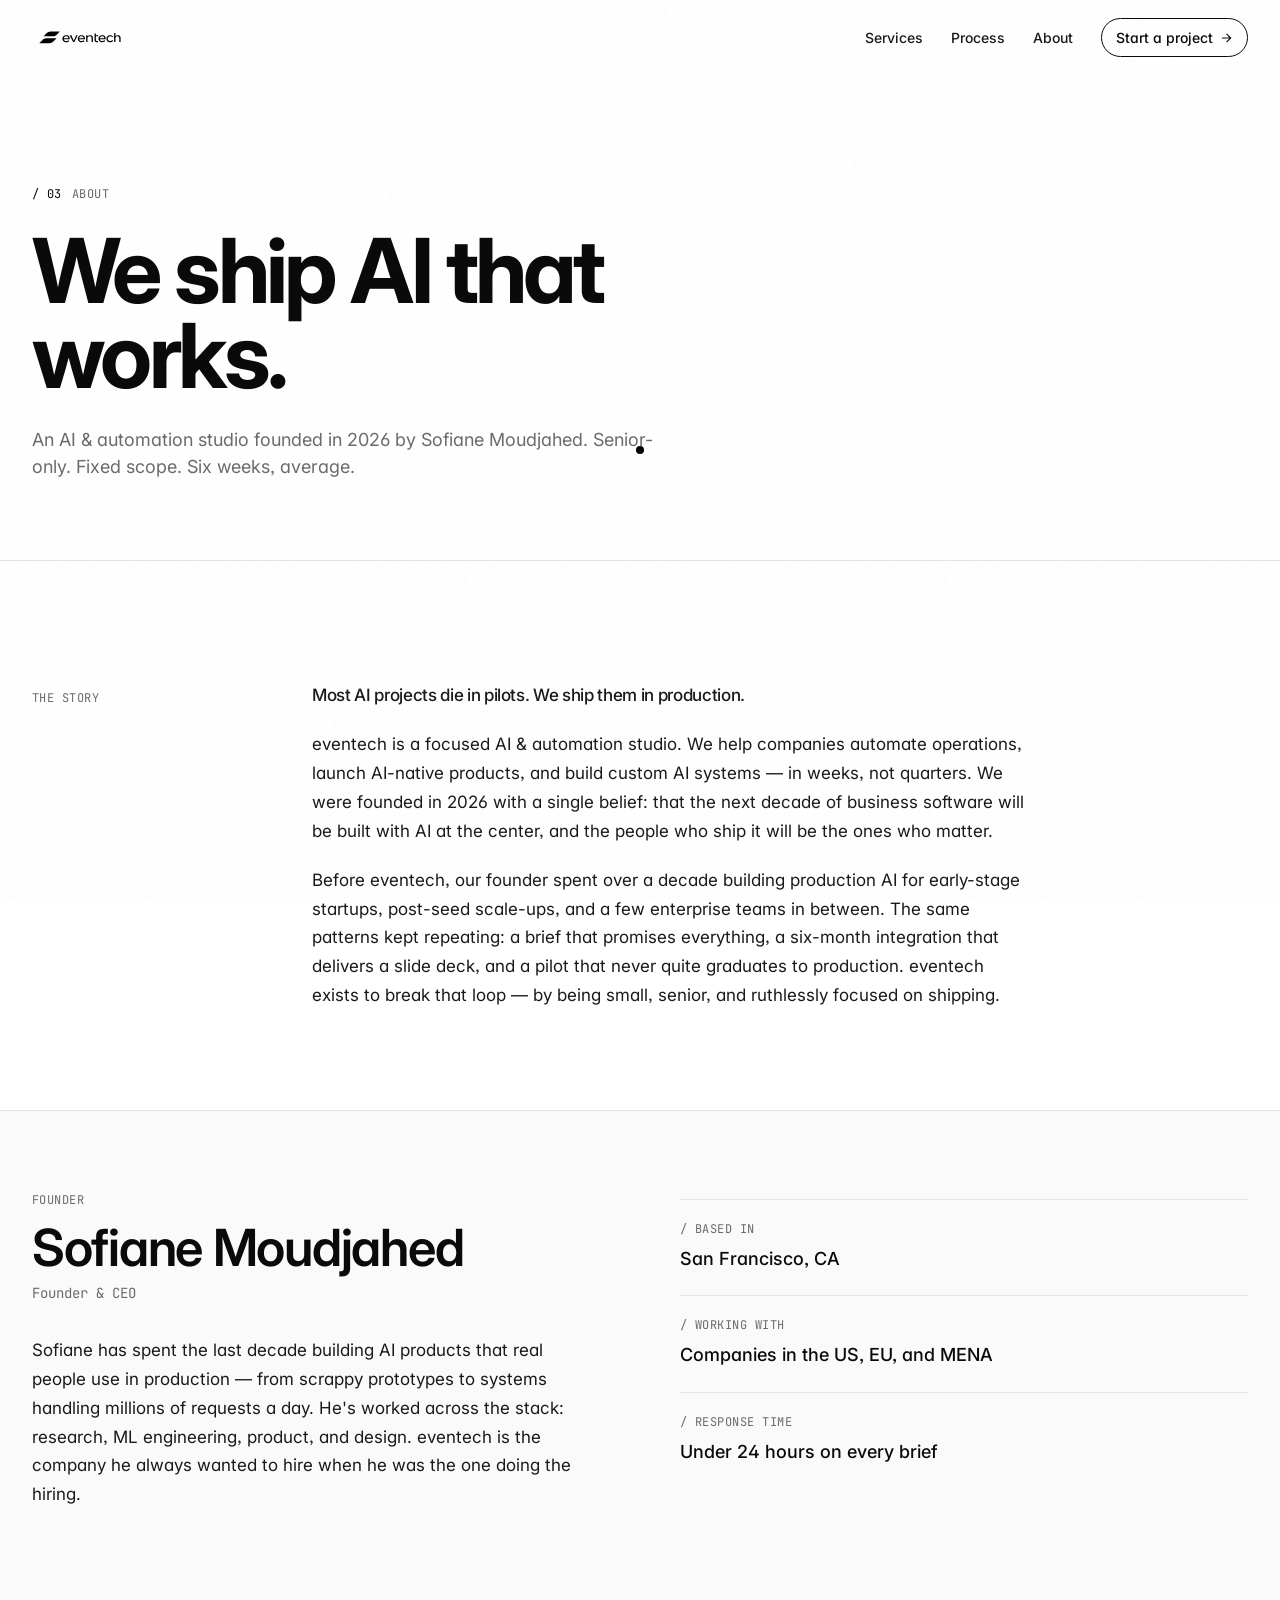
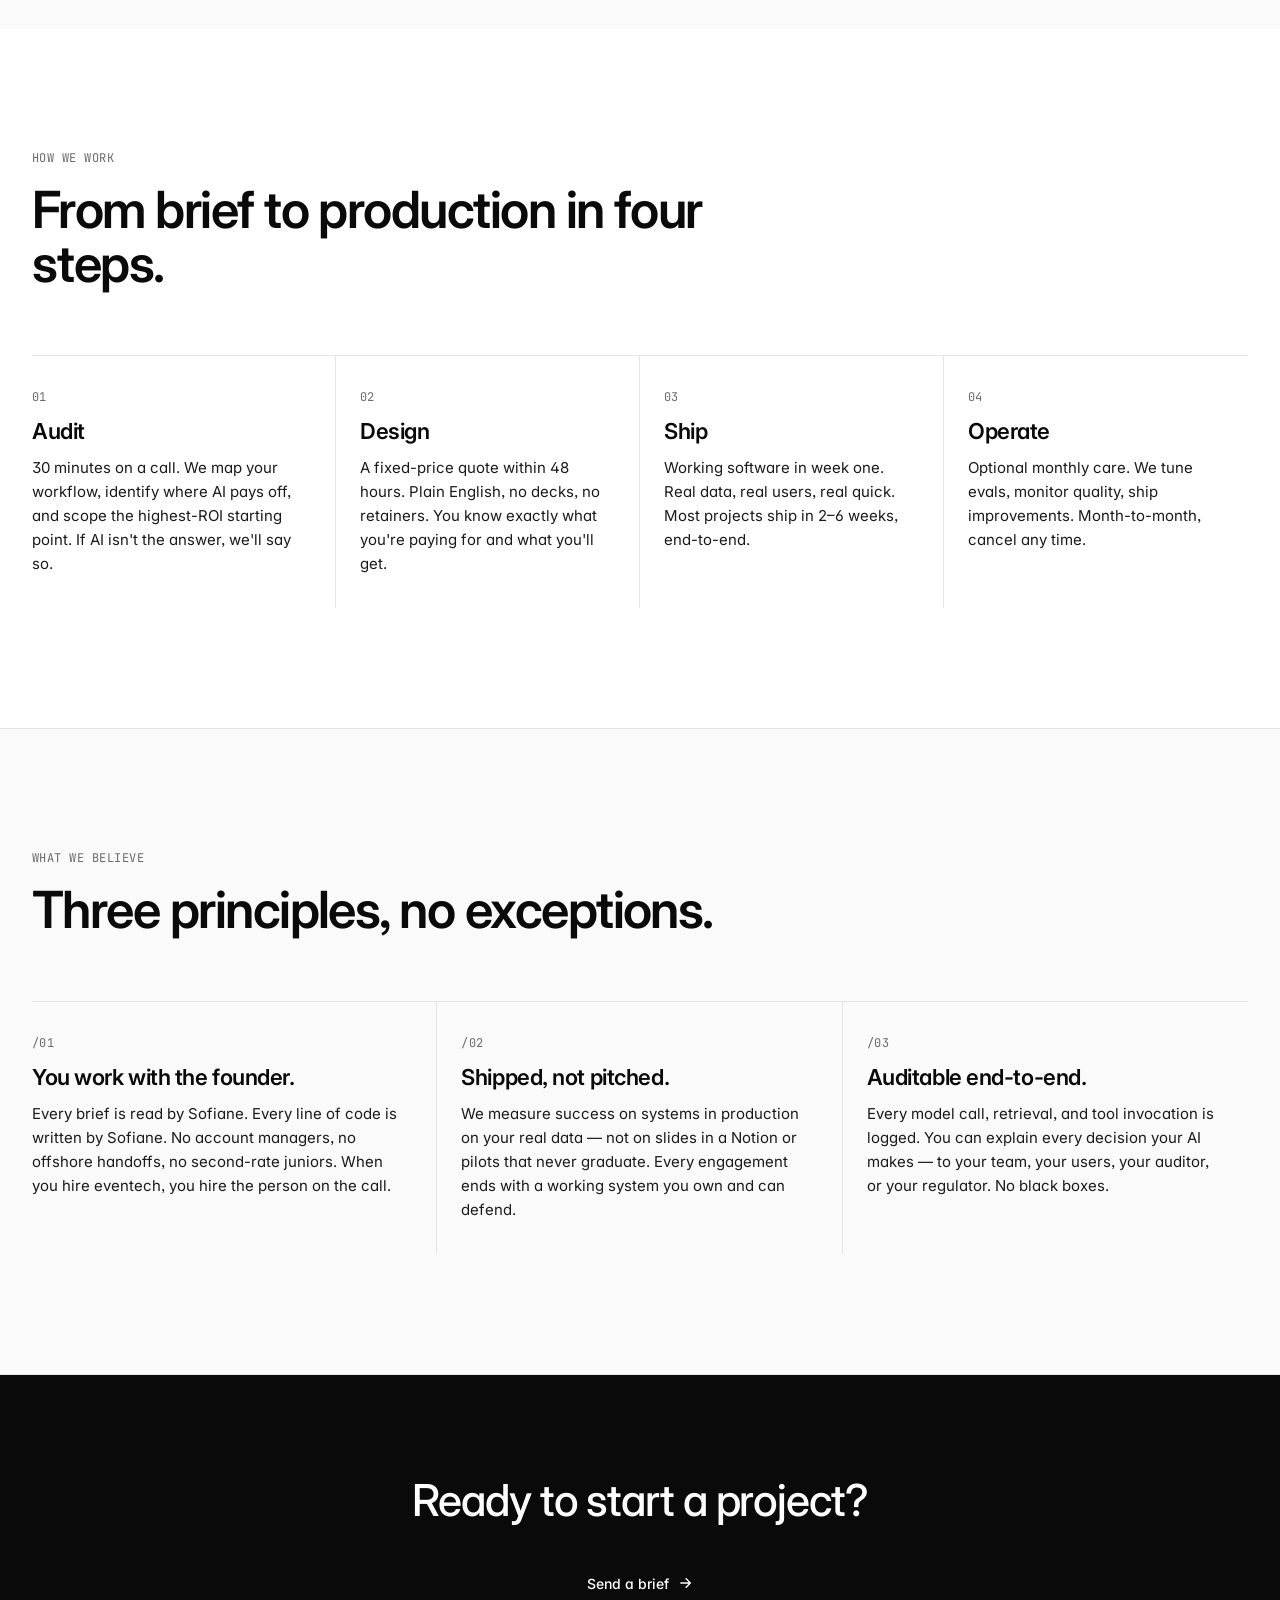
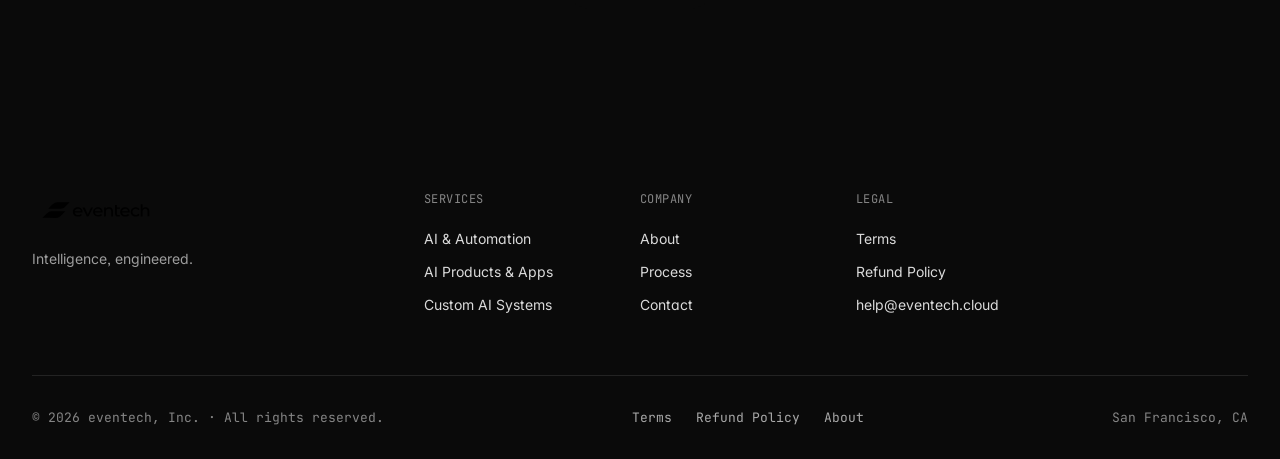
==== commit 3339823b: "Add prominent bottom-of-footer legal links (Terms / Refund Policy / About) on all 4 pages" ====
--- a/about.html
+++ b/about.html
@@ -210,6 +210,11 @@
       </div>
       <div class="footer__bottom">
         <p>© 2026 eventech, Inc. · All rights reserved.</p>
+        <nav class="footer__bottom-links" aria-label="Legal">
+          <a href="./terms.html">Terms</a>
+          <a href="./refund.html">Refund Policy</a>
+          <a href="./about.html">About</a>
+        </nav>
         <p>San Francisco, CA</p>
       </div>
     </div>
--- a/styles.css
+++ b/styles.css
@@ -1152,6 +1152,22 @@
   flex-wrap: wrap;
 }
 
+.footer__bottom-links {
+  display: flex;
+  gap: 24px;
+  flex-wrap: wrap;
+  justify-content: center;
+}
+
+.footer__bottom-links a {
+  color: rgba(255, 255, 255, 0.65);
+  transition: color var(--t-fast) var(--ease);
+}
+
+.footer__bottom-links a:hover {
+  color: var(--bg);
+}
+
 @media (max-width: 1024px) {
   .footer__top { grid-template-columns: 1fr 1fr; gap: 32px; }
 }
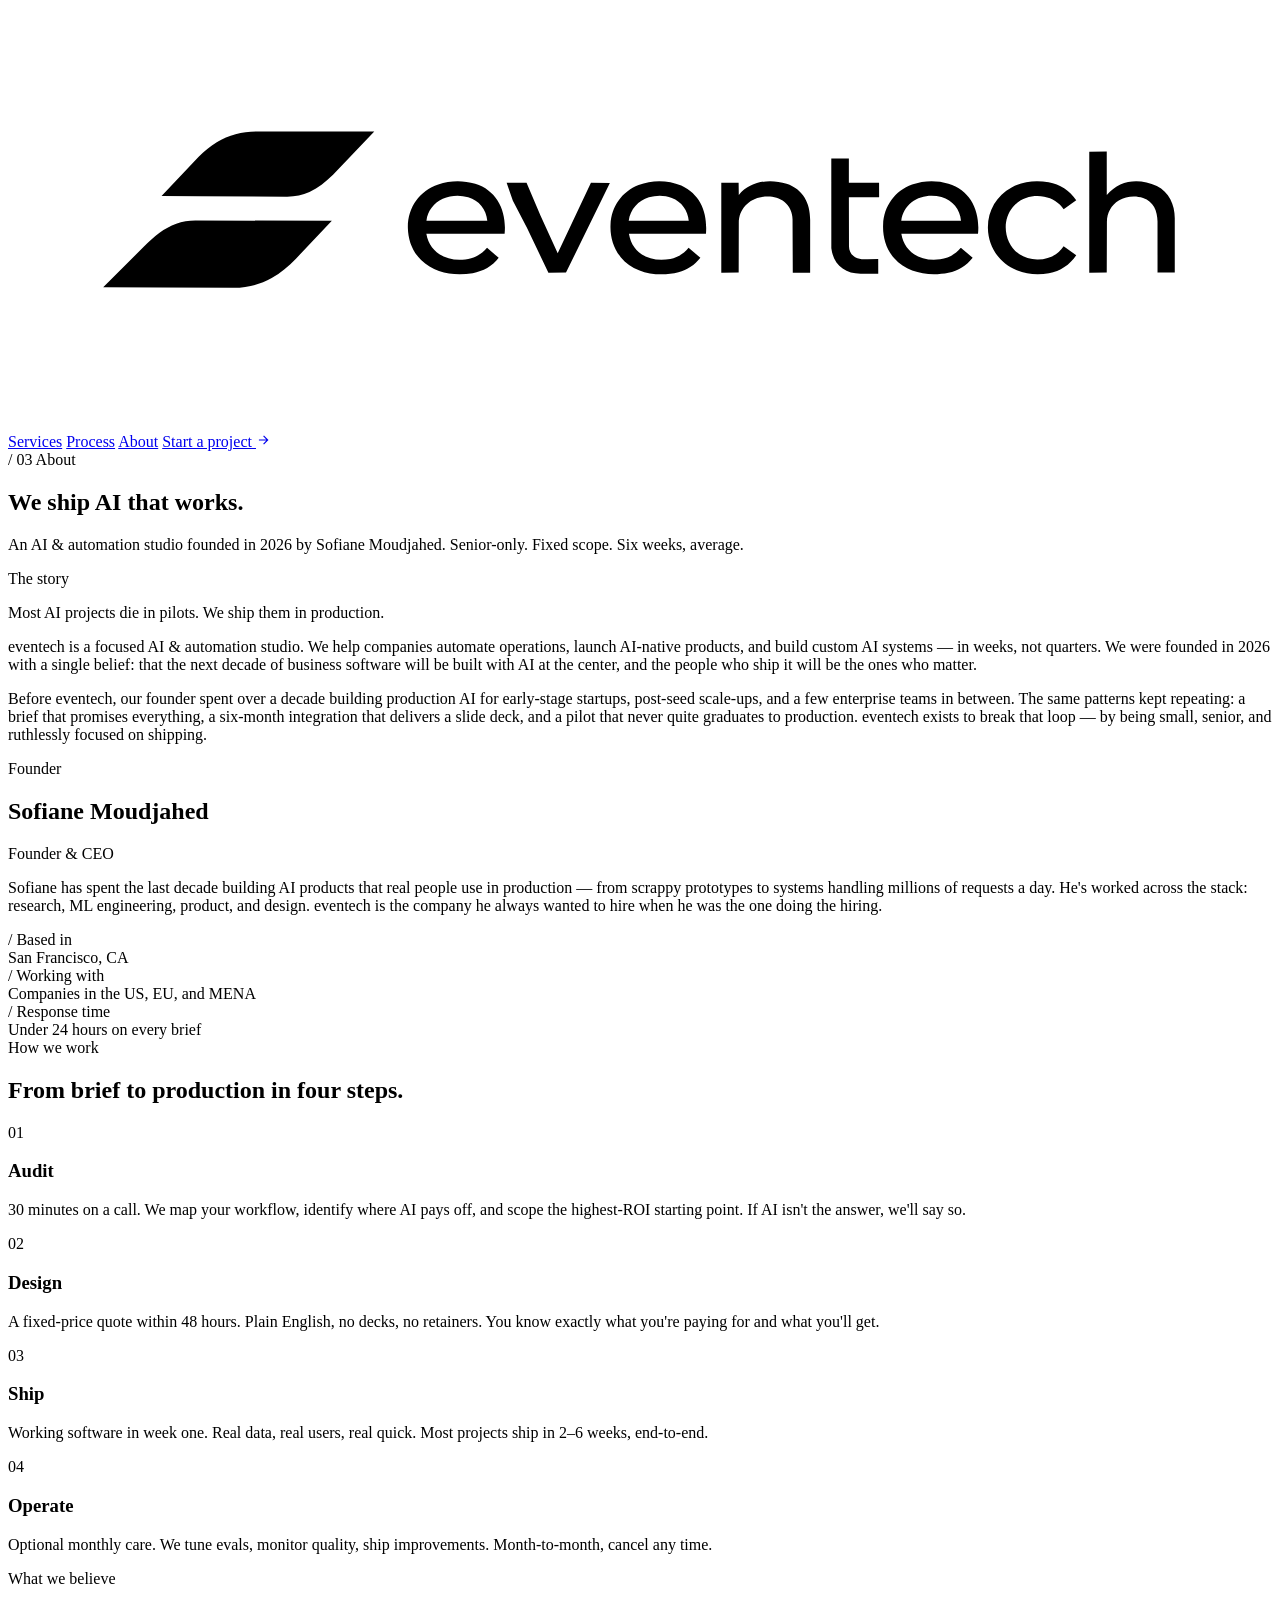
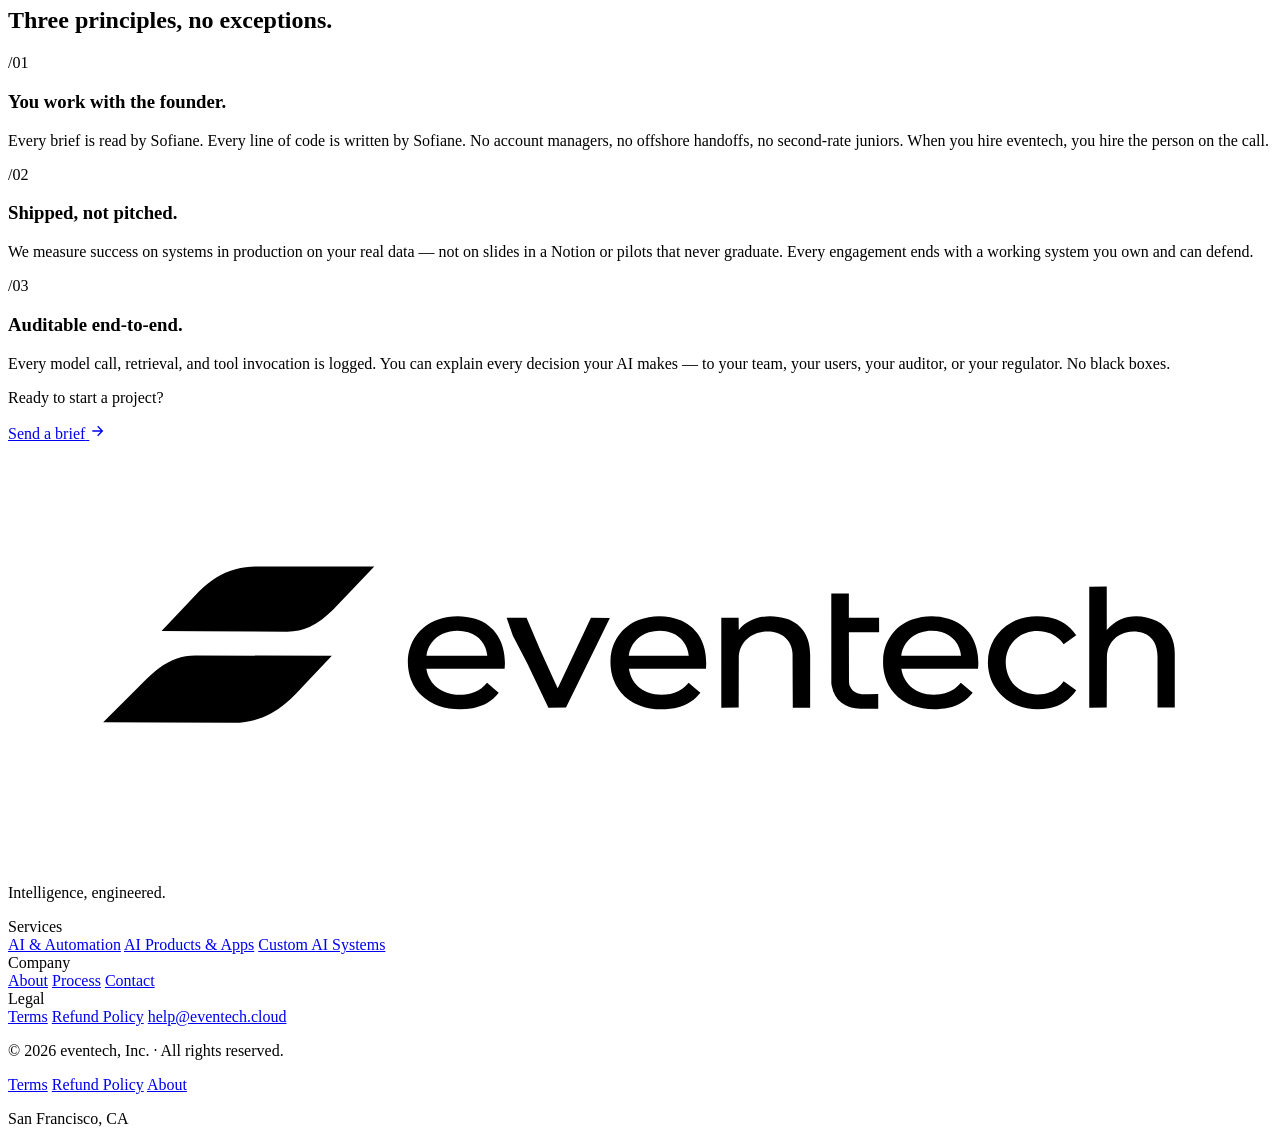
==== commit 70877318: "Hero: strip Three.js to one quiet idea — 420 drifting particles with variable sizes, breathing conne" ====
--- a/about.html
+++ b/about.html
@@ -3,14 +3,95 @@
 <head>
   <meta charset="UTF-8" />
   <meta name="viewport" content="width=device-width, initial-scale=1.0" />
-  <title>About — eventech</title>
-  <meta name="description" content="eventech is an AI &amp; automation studio founded in 2026 by Sofiane Moudjahed. Senior-only AI work for companies that need it shipped, not pitched." />
+
+  <!-- Primary SEO -->
+  <title>About eventech — Sofiane Moudjahed, Founder &amp; CEO</title>
+  <meta name="title" content="About eventech" />
+  <meta name="description" content="eventech is an AI &amp; automation studio founded in 2026 by Sofiane Moudjahed. We ship production AI for companies in 2–6 weeks — no account managers, no offshore handoffs, no 6-month integration cycles. San Francisco." />
+  <meta name="keywords" content="about eventech, Sofiane Moudjahed, AI studio founder, AI consultant, solo AI practice, AI automation studio San Francisco" />
+  <meta name="author" content="Sofiane Moudjahed" />
+  <meta name="publisher" content="eventech, Inc." />
+  <meta name="copyright" content="eventech, Inc." />
+  <meta name="revisit-after" content="30 days" />
+  <link rel="canonical" href="https://eventech.cloud/about.html" />
+  <base href="https://eventech.cloud/" />
+
   <meta name="theme-color" content="#000000" />
+  <meta name="color-scheme" content="light" />
+
+  <!-- Crawler directives -->
+  <meta name="robots" content="index, follow, max-image-preview:large, max-snippet:-1" />
+  <meta name="googlebot" content="index, follow" />
+  <meta name="GPTBot" content="index, follow" />
+  <meta name="ClaudeBot" content="index, follow" />
+  <meta name="PerplexityBot" content="index, follow" />
+  <meta name="Google-Extended" content="index, follow" />
+  <meta name="CCBot" content="index, follow" />
+  <meta name="anthropic-ai" content="index, follow" />
+
+  <!-- Open Graph -->
+  <meta property="og:type" content="profile" />
+  <meta property="og:site_name" content="eventech" />
+  <meta property="og:url" content="https://eventech.cloud/about.html" />
+  <meta property="og:title" content="About eventech — Sofiane Moudjahed, Founder &amp; CEO" />
+  <meta property="og:description" content="Senior-only AI work, shipped in 6 weeks. We ship production AI for companies — automation, AI products, and custom AI systems." />
+  <meta property="og:locale" content="en_US" />
+  <meta property="og:image" content="https://eventech.cloud/og-image.svg" />
+  <meta property="og:image:width" content="1200" />
+  <meta property="og:image:height" content="630" />
+  <meta property="og:image:alt" content="About eventech — AI &amp; Automation Studio" />
+
+  <!-- Twitter -->
+  <meta name="twitter:card" content="summary_large_image" />
+  <meta name="twitter:url" content="https://eventech.cloud/about.html" />
+  <meta name="twitter:title" content="About eventech — Sofiane Moudjahed, Founder &amp; CEO" />
+  <meta name="twitter:description" content="Senior-only AI work, shipped in 6 weeks." />
+  <meta name="twitter:image" content="https://eventech.cloud/og-image.svg" />
+
+  <!-- JSON-LD: ProfilePage + Person + BreadcrumbList -->
+  <script type="application/ld+json">
+  {
+    "@context": "https://schema.org",
+    "@graph": [
+      {
+        "@type": "ProfilePage",
+        "@id": "https://eventech.cloud/about.html",
+        "url": "https://eventech.cloud/about.html",
+        "name": "About eventech",
+        "description": "eventech is an AI & automation studio founded in 2026 by Sofiane Moudjahed.",
+        "primaryImageOfPage": "https://eventech.cloud/og-image.svg",
+        "inLanguage": "en-US",
+        "isPartOf": { "@id": "https://eventech.cloud/#website" },
+        "about": { "@id": "https://eventech.cloud/#person" }
+      },
+      {
+        "@type": "Person",
+        "@id": "https://eventech.cloud/#person",
+        "name": "Sofiane Moudjahed",
+        "jobTitle": "Founder & CEO",
+        "worksFor": { "@id": "https://eventech.cloud/#organization" },
+        "url": "https://eventech.cloud/about.html",
+        "sameAs": [
+          "https://github.com/sofianegithu"
+        ]
+      },
+      {
+        "@type": "BreadcrumbList",
+        "itemListElement": [
+          { "@type": "ListItem", "position": 1, "name": "Home", "item": "https://eventech.cloud/" },
+          { "@type": "ListItem", "position": 2, "name": "About", "item": "https://eventech.cloud/about.html" }
+        ]
+      }
+    ]
+  }
+  </script>
+
   <link rel="preconnect" href="https://fonts.googleapis.com" />
   <link rel="preconnect" href="https://fonts.gstatic.com" crossorigin />
-  <link href="https://fonts.googleapis.com/css2?family=Inter:wght@300;400;500;600;700;800;900&family=JetBrains+Mono:wght@400;500&display=swap" rel="stylesheet" />
+  <link rel="preload" as="style" href="https://fonts.googleapis.com/css2?family=Inter:wght@300;400;500;600;700;800;900&family=JetBrains+Mono:wght@400;500&display=swap" />
   <link rel="stylesheet" href="./styles.css" />
   <link rel="icon" href="./favicon.svg" type="image/svg+xml" />
+  <link rel="alternate" type="text/plain" href="./llms.txt" title="LLM-readable site summary" />
 </head>
 <body>
   <div class="noise" aria-hidden="true"></div>
--- a/styles.css
+++ b/styles.css
@@ -1210,6 +1210,101 @@
 }
 
 /* =========================================================
+   FAQ
+   ========================================================= */
+.faq {
+  padding: 180px 0;
+  border-top: 1px solid var(--hair);
+}
+
+.faq__list {
+  max-width: 800px;
+  margin: 0 auto;
+  display: flex;
+  flex-direction: column;
+  gap: 0;
+  border-top: 1px solid var(--hair);
+}
+
+.faq__item {
+  border-bottom: 1px solid var(--hair);
+  padding: 0;
+}
+
+.faq__item summary {
+  list-style: none;
+  cursor: pointer;
+  padding: 28px 0;
+  display: flex;
+  align-items: center;
+  justify-content: space-between;
+  gap: 32px;
+  font-size: 19px;
+  line-height: 1.4;
+  font-weight: 500;
+  color: var(--ink);
+  letter-spacing: -0.015em;
+  transition: color var(--t-fast) var(--ease);
+  position: relative;
+}
+
+.faq__item summary::-webkit-details-marker {
+  display: none;
+}
+
+.faq__item summary::marker {
+  content: '';
+}
+
+.faq__item summary::after {
+  content: '+';
+  font-family: 'JetBrains Mono', monospace;
+  font-size: 22px;
+  font-weight: 300;
+  color: var(--muted);
+  flex-shrink: 0;
+  transition: transform var(--t-base) var(--ease), color var(--t-fast) var(--ease);
+  width: 16px;
+  text-align: center;
+}
+
+.faq__item[open] summary::after {
+  transform: rotate(45deg);
+  color: var(--ink);
+}
+
+.faq__item summary:hover {
+  color: var(--ink);
+}
+
+.faq__answer {
+  padding: 0 48px 28px 0;
+  max-width: 720px;
+}
+
+.faq__answer p {
+  font-size: 16px;
+  line-height: 1.65;
+  color: var(--ink-soft);
+}
+
+.faq__answer a {
+  color: var(--ink);
+  border-bottom: 1px solid var(--hair-strong);
+  transition: border-color var(--t-fast) var(--ease);
+}
+
+.faq__answer a:hover {
+  border-bottom-color: var(--ink);
+}
+
+@media (max-width: 768px) {
+  .faq { padding: 120px 0; }
+  .faq__item summary { font-size: 17px; padding: 22px 0; }
+  .faq__answer { padding-right: 0; }
+}
+
+/* =========================================================
    Page hero (used on /terms, /refund, /about)
    ========================================================= */
 .page-hero {
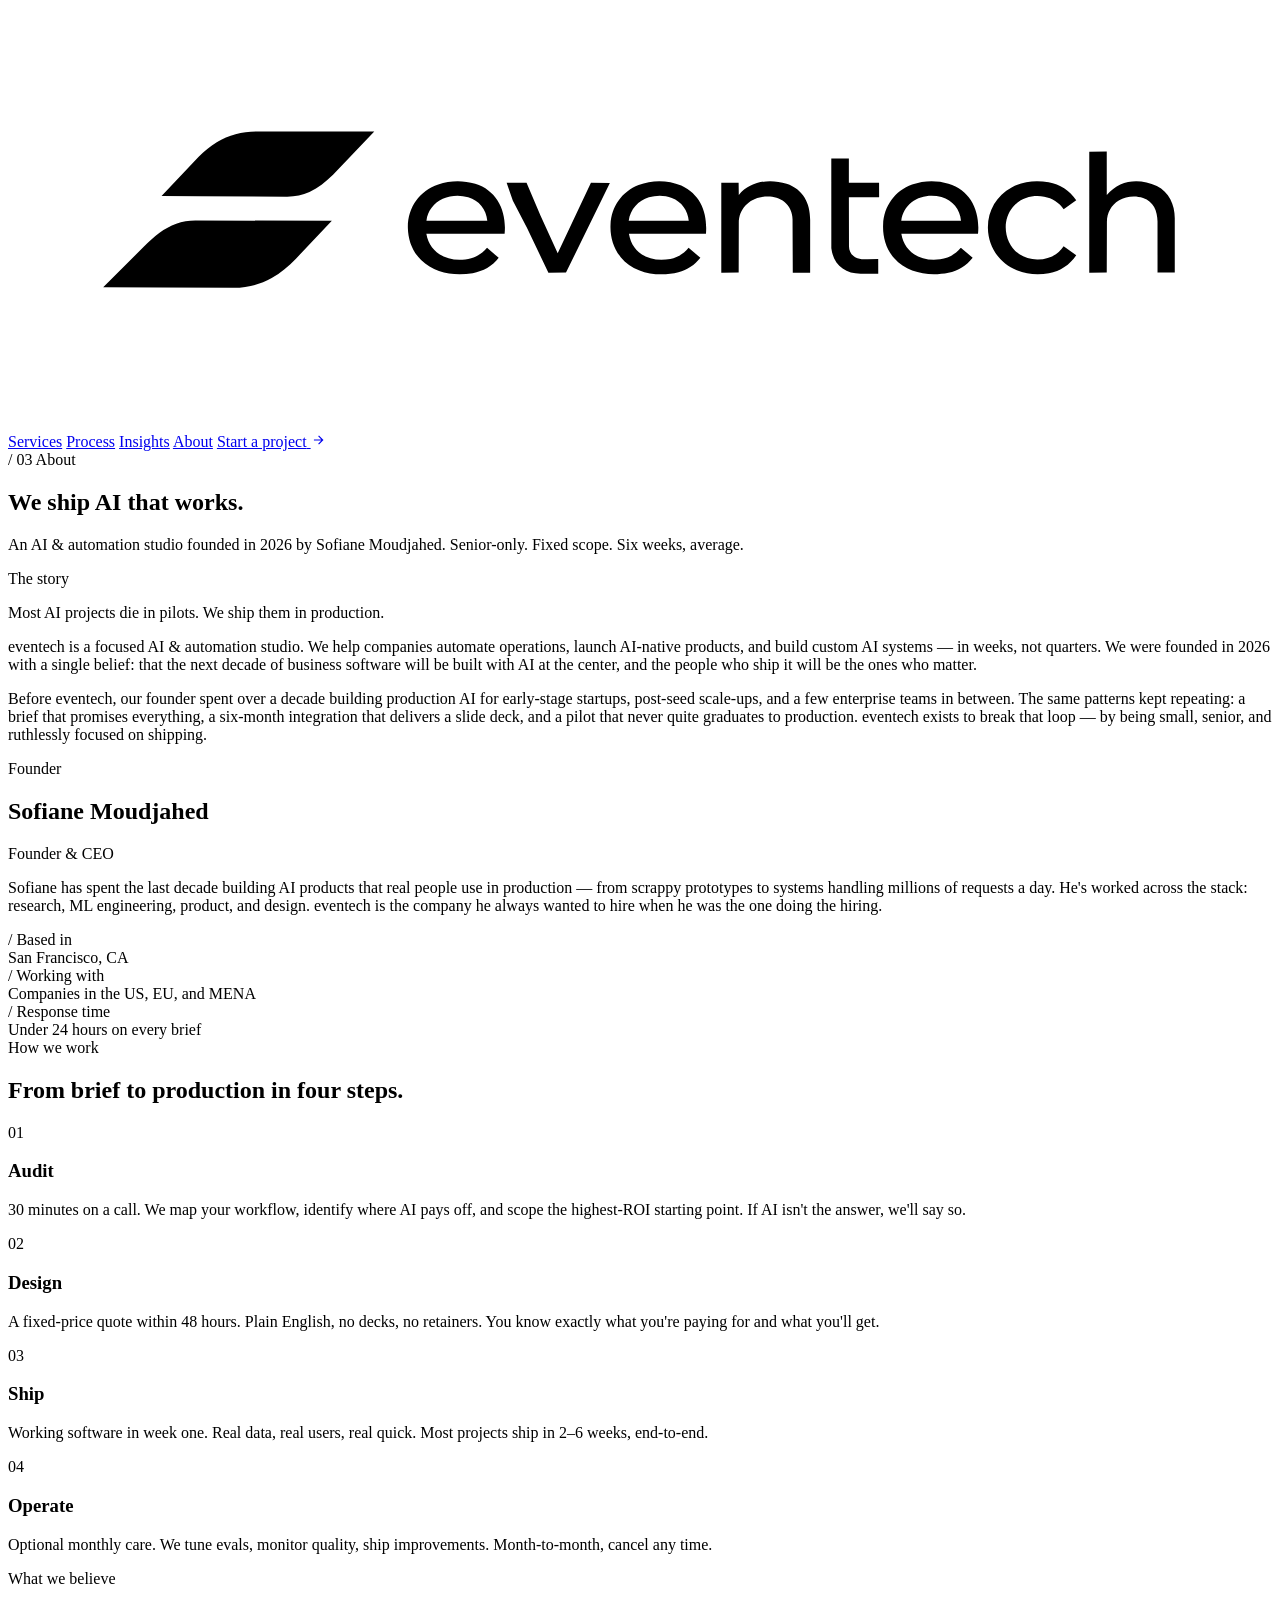
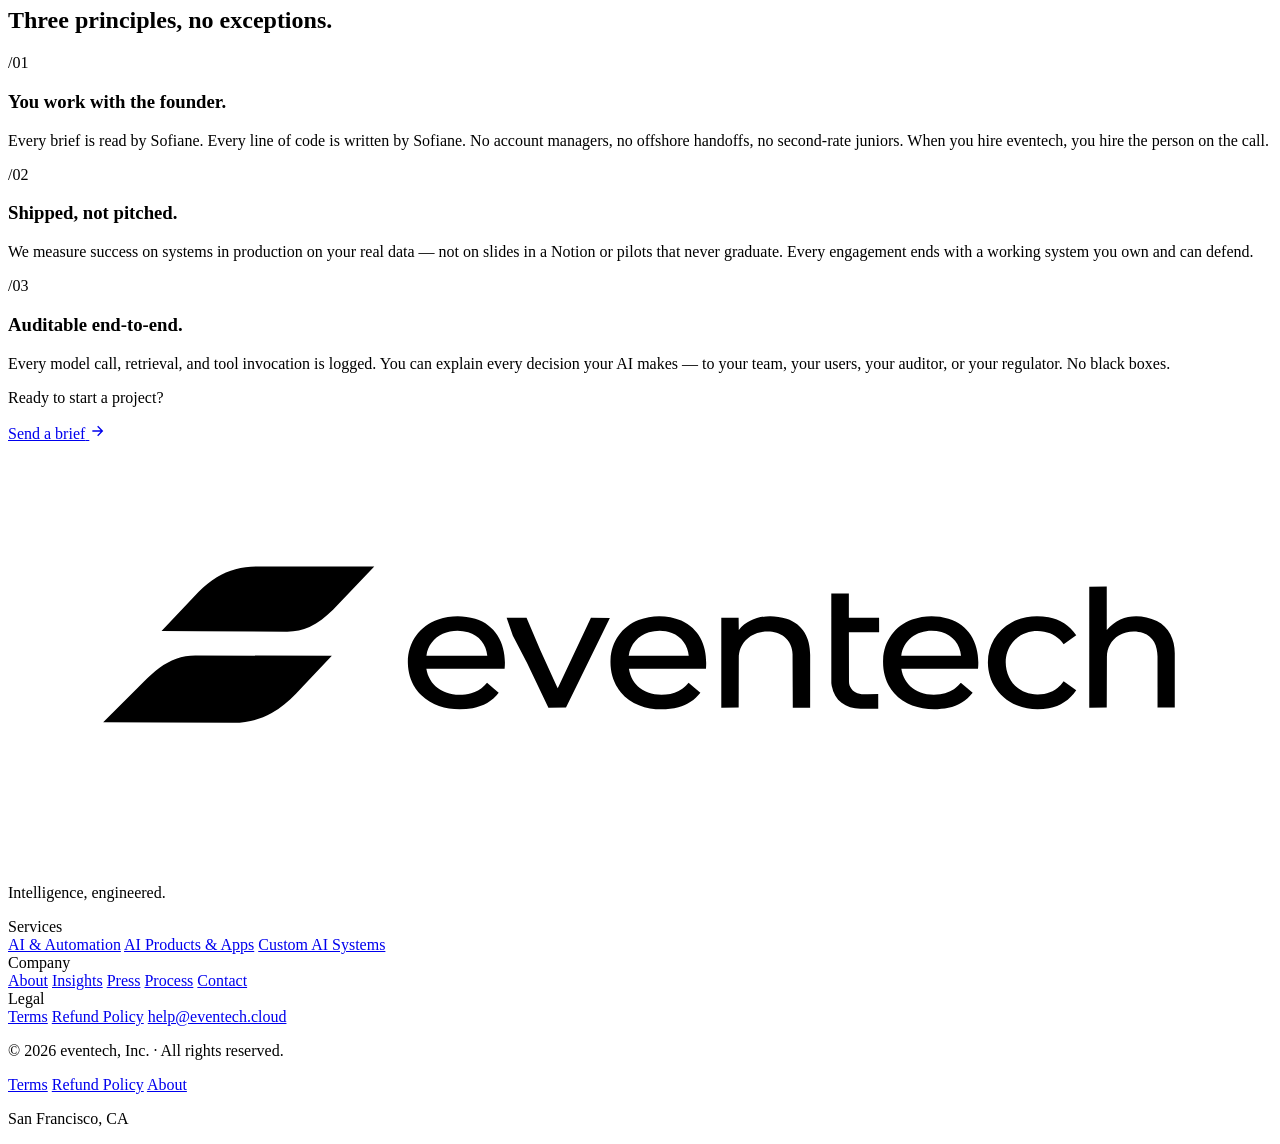
==== commit 975b1879: "SEO bundle: press page, /insights hub, 2 long-form articles, IndexNow Content velocity + external si" ====
--- a/about.html
+++ b/about.html
@@ -118,6 +118,7 @@
       <nav class="nav__links" aria-label="Primary">
         <a href="./index.html#services">Services</a>
         <a href="./index.html#process">Process</a>
+        <a href="./insights/">Insights</a>
         <a href="./about.html">About</a>
         <a href="./index.html#contact" class="nav__cta">
           <span>Start a project</span>
@@ -279,6 +280,8 @@
         <div class="footer__col">
           <div class="footer__col-title">Company</div>
           <a href="./about.html">About</a>
+          <a href="./insights/">Insights</a>
+          <a href="./press.html">Press</a>
           <a href="./index.html#process">Process</a>
           <a href="./index.html#contact">Contact</a>
         </div>
--- a/styles.css
+++ b/styles.css
@@ -299,8 +299,8 @@
 
 .hero__title {
   margin-top: 32px;
-  font-size: clamp(64px, 11vw, 168px);
-  line-height: 0.92;
+  font-size: clamp(56px, 9.5vw, 132px);
+  line-height: 0.94;
   letter-spacing: -0.05em;
   font-weight: 700;
   color: var(--ink);
@@ -338,13 +338,15 @@
   to   { transform: scaleX(1); }
 }
 
-/* Rotating word in hero title */
+/* Rotating word in hero title — min-width tracks the widest word
+   (currently "scales" / "builds" / "learns" at 6 chars). Keep a real
+   safety margin so nothing clips on first paint or any future word. */
 .hero__rotator {
   display: inline-grid;
   grid-template-areas: "stack";
   vertical-align: baseline;
   text-align: left;
-  min-width: 5.5ch;
+  min-width: 8ch;
 }
 
 .hero__rotator > span {
@@ -1206,6 +1208,104 @@
     animation-iteration-count: 1 !important;
     transition-duration: 0.01ms !important;
     scroll-behavior: auto !important;
+  }
+}
+
+/* =========================================================
+   Service pages nav (cross-link block above footer on home)
+   ========================================================= */
+.service-pages-nav {
+  padding: 60px 0 100px;
+  border-top: 1px solid var(--hair);
+  background: var(--bg-soft);
+}
+
+.service-pages-nav__head {
+  display: flex;
+  align-items: baseline;
+  gap: 16px;
+  flex-wrap: wrap;
+  margin-bottom: 32px;
+}
+
+.service-pages-nav__eyebrow {
+  font-family: 'JetBrains Mono', monospace;
+  font-size: 12px;
+  color: var(--muted);
+  letter-spacing: 0.04em;
+  text-transform: uppercase;
+}
+
+.service-pages-nav__sub {
+  font-size: 15px;
+  color: var(--muted);
+  margin: 0;
+}
+
+.service-pages-nav nav ul {
+  list-style: none;
+  display: grid;
+  grid-template-columns: repeat(3, 1fr);
+  gap: 0;
+  border-top: 1px solid var(--hair);
+  border-bottom: 1px solid var(--hair);
+}
+
+.service-pages-nav nav li {
+  border-right: 1px solid var(--hair);
+  padding: 28px 24px 28px 0;
+}
+
+.service-pages-nav nav li:last-child {
+  border-right: none;
+}
+
+.service-pages-nav nav li:not(:first-child) {
+  padding-left: 24px;
+}
+
+.service-pages-nav nav a {
+  font-size: 17px;
+  line-height: 1.4;
+  font-weight: 500;
+  color: var(--ink);
+  letter-spacing: -0.015em;
+  transition: color var(--t-fast) var(--ease);
+  display: inline-flex;
+  align-items: center;
+  gap: 8px;
+}
+
+.service-pages-nav nav a::after {
+  content: '→';
+  font-size: 16px;
+  color: var(--muted);
+  transition: transform var(--t-fast) var(--ease), color var(--t-fast) var(--ease);
+}
+
+.service-pages-nav nav a:hover {
+  color: var(--ink);
+}
+
+.service-pages-nav nav a:hover::after {
+  transform: translateX(3px);
+  color: var(--ink);
+}
+
+@media (max-width: 768px) {
+  .service-pages-nav nav ul {
+    grid-template-columns: 1fr;
+  }
+  .service-pages-nav nav li {
+    border-right: none;
+    border-bottom: 1px solid var(--hair);
+    padding: 20px 0;
+  }
+  .service-pages-nav nav li:last-child {
+    border-bottom: none;
+  }
+  .service-pages-nav nav li:not(:first-child) {
+    padding-left: 0;
   }
 }
 
